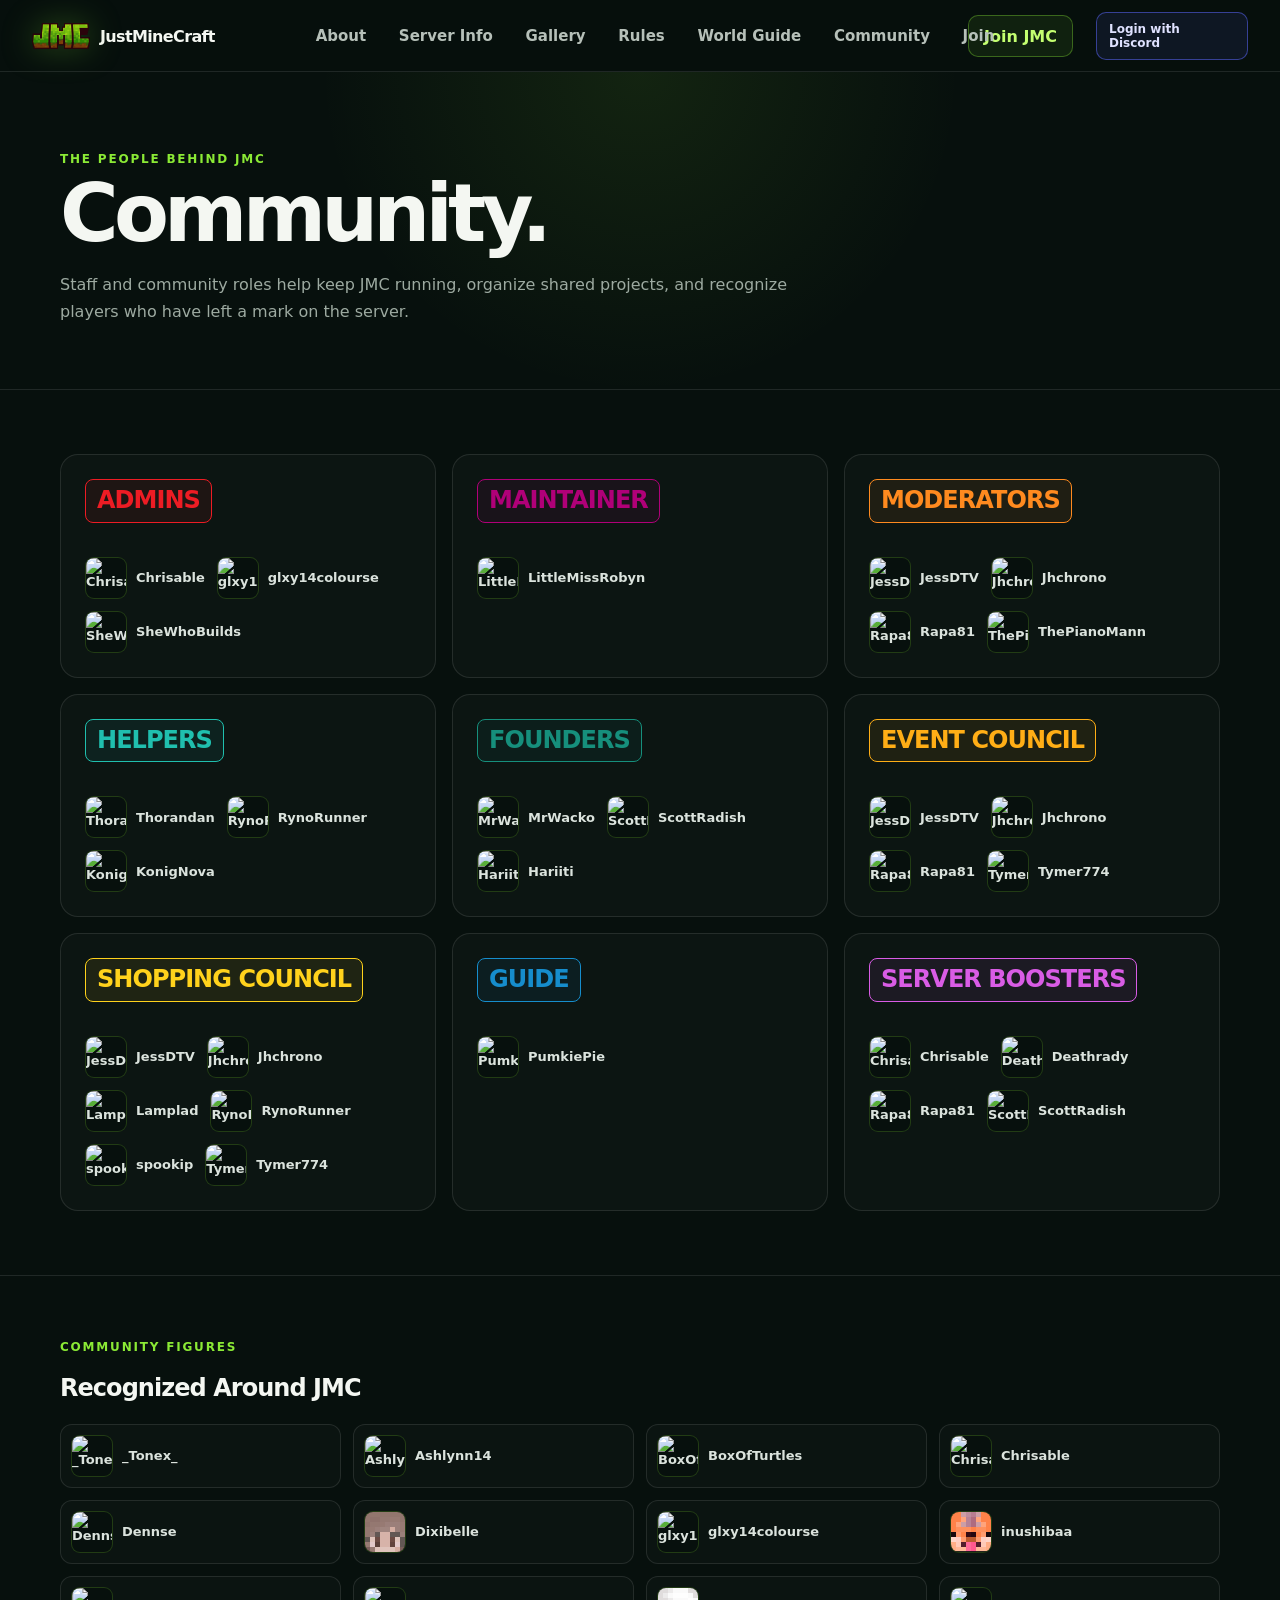
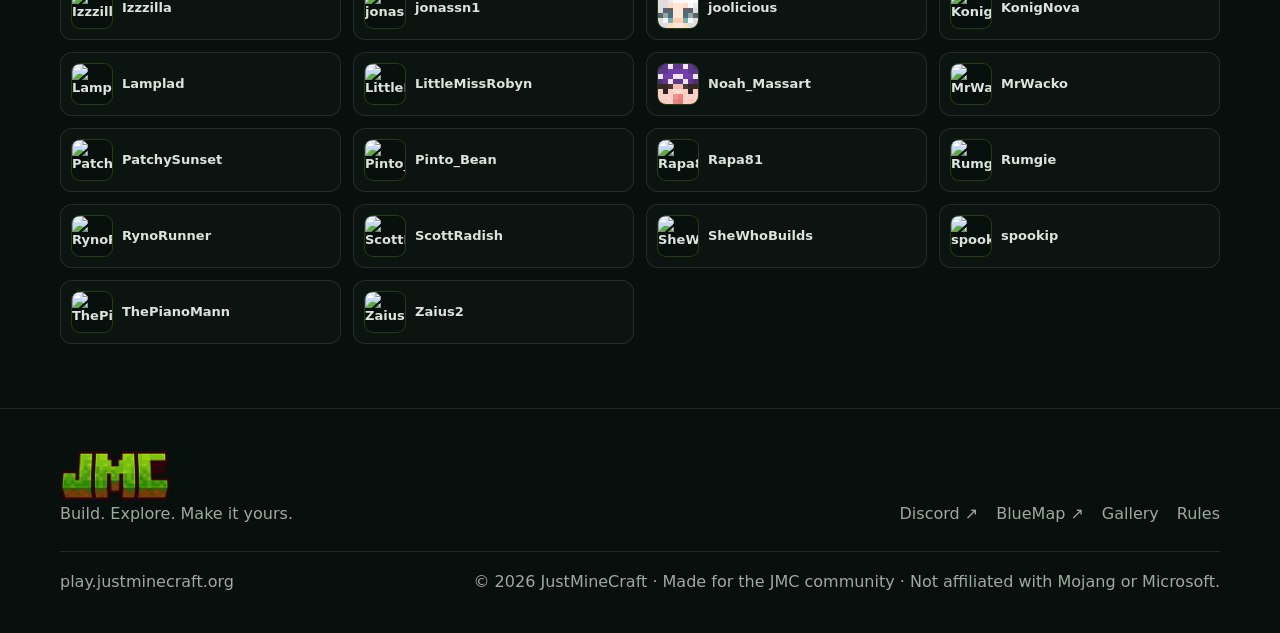
==== community/index.html @ 558c2145 "Refresh shared page transition asset version" ====
<!doctype html><html lang="en"><head><meta charset="utf-8"><meta name="viewport" content="width=device-width,initial-scale=1"><title>JustMineCraft</title><meta name="description" content="Meet the staff, councils, guides, boosters, and Community Figures of JustMineCraft."><meta property="og:title" content="JMC Community"><meta property="og:description" content="Meet the staff, councils, guides, boosters, and Community Figures of JustMineCraft."><meta property="og:image" content="https://justminecraft.org/assets/gaming-district.webp"><meta name="twitter:card" content="summary_large_image"><link rel="icon" href="/assets/server-iconSMP.png?v=2"><style>:root{--bg:#07100d;--surface:#0e1d16;--text:#f4f7f2;--muted:#9daaa1;--line:rgba(255,255,255,.1);--green:#8bea35;--green2:#c4ff70;--max:1160px}*{box-sizing:border-box}html{overflow-y:scroll}body{margin:0;background:var(--bg);color:var(--text);font-family:Inter,system-ui,sans-serif}a{color:inherit;text-decoration:none}.container{width:min(var(--max),calc(100% - 40px));margin:auto}.nav{position:sticky;top:0;z-index:20;backdrop-filter:blur(16px);background:rgba(7,16,13,.78);border-bottom:1px solid var(--line)}.nav-inner{height:72px;display:flex;align-items:center;justify-content:space-between;gap:24px}.brand{display:flex;align-items:center;gap:10px;font-weight:900;letter-spacing:-.04em}.brand-mark{width:58px;height:38px;display:grid;place-items:center}.brand-mark img{width:100%;height:100%;object-fit:contain}.nav-links{display:flex;gap:20px;color:#b6c0b9;font-size:13px;font-weight:700;align-items:center}.nav-links a{position:relative}.nav-links a:after{content:"";position:absolute;left:0;right:100%;bottom:-10px;height:2px;background:var(--green);transition:right .2s}.nav-links a:hover:after,.nav-links a:focus-visible:after{right:0}.nav-cta{padding:10px 15px;border:1px solid rgba(139,234,53,.35);border-radius:10px;color:var(--green2);background:rgba(139,234,53,.08);font-weight:800}.mobile-menu-btn{display:none;border:1px solid rgba(139,234,53,.3);background:rgba(139,234,53,.07);color:var(--green2);width:42px;height:42px;border-radius:10px;font-size:20px}.mobile-drawer{display:none;position:sticky;top:72px;z-index:19;background:#07100df8;border-bottom:1px solid var(--line);padding:10px 13px}.mobile-drawer.open{display:grid}.mobile-drawer a{padding:13px 10px;border-bottom:1px solid #ffffff0f;font-weight:800}.hero{padding:80px 0 48px;background:radial-gradient(circle at 50% 0,rgba(139,234,53,.09),transparent 45%)}.kicker{color:var(--green);font-size:12px;font-weight:900;letter-spacing:.15em;text-transform:uppercase}h1{font-size:clamp(48px,7vw,80px);letter-spacing:-.06em;line-height:.96;margin:10px 0 18px}h2{letter-spacing:-.04em}.lead{color:var(--muted);line-height:1.7;max-width:780px}.section{padding:64px 0;border-top:1px solid var(--line)}.card{border:1px solid var(--line);border-radius:18px;padding:24px;background:#ffffff06}.grid{display:grid;grid-template-columns:repeat(3,1fr);gap:16px}.badge{display:inline-block;padding:4px 7px;border-radius:4px;font-size:10px;font-weight:900;background:rgba(139,234,53,.1);color:var(--green2);border:1px solid rgba(139,234,53,.2)}footer{padding:42px 0;border-top:1px solid var(--line);color:var(--muted)}@media(max-width:950px){.nav-links{display:none}.mobile-menu-btn{display:grid;place-items:center}.nav-cta{display:none}.grid{grid-template-columns:1fr 1fr}}@media(max-width:620px){.container{width:calc(100% - 26px)}.grid{grid-template-columns:1fr}}</style><link rel="stylesheet" href="/assets/jmc-header.css?v=2"><style id="community-heads">
.community-people{display:flex;flex-wrap:wrap;gap:12px;margin-top:16px}.community-person{display:flex;align-items:center;gap:9px;color:#dbe3dd;font-weight:700;font-size:13px}.community-person img{width:42px;height:42px;border-radius:9px;image-rendering:auto;border:1px solid rgba(139,234,53,.2);background:#07100d}.community-figures{display:grid;grid-template-columns:repeat(4,minmax(0,1fr));gap:12px;margin-top:22px}.community-figures .community-person{padding:10px;border:1px solid var(--line);border-radius:12px;background:#ffffff05}@media(max-width:900px){.community-figures{grid-template-columns:repeat(3,1fr)}}@media(max-width:620px){.community-figures{grid-template-columns:repeat(2,1fr)}.community-person{font-size:12px}.community-person img{width:38px;height:38px}}
</style><style id="community-role-colors">
.card>.badge{font-weight:900}
</style><style id="community-role-title-style">
.card>.role-title{display:inline-block;margin:0 0 18px!important;padding:7px 11px!important;border:1px solid currentColor!important;border-radius:8px!important;background:color-mix(in srgb,currentColor 8%,transparent)!important;font-size:24px!important;line-height:1.15!important;font-weight:900!important;letter-spacing:-.04em!important}
</style><link rel="stylesheet" href="/assets/jmc-footer.css?v=1"><link rel="stylesheet" href="/assets/jmc-site-ui.css?v=3"><link rel="stylesheet" href="/assets/jmc-page-transitions.css?v=2"></head><body><header class="nav"><div class="container nav-inner"><a class="brand" href="/"><span class="brand-mark"><img src="/assets/logo.png" alt="JMC"></span><span>JustMineCraft</span></a><nav class="nav-links"><a href="/#about">About</a><a href="/#info">Server Info</a><a href="/gallery/">Gallery</a><a href="/rules/">Rules</a><a href="/world/">World Guide</a><a href="/community/">Community</a><a class="staff-nav-link" href="/staff/" hidden>Staff</a><a class="join-nav-link" href="/#join">Join</a></nav><button class="mobile-menu-btn" id="mobileMenuBtn" aria-label="Open navigation" aria-expanded="false">☰</button><div class="jmc-auth" id="jmcAuth"><a class="jmc-login" href="https://jmc-auth.ingramcs2002.workers.dev/login">Login with Discord</a><button class="jmc-user-btn" id="jmcUserBtn" type="button" aria-expanded="false"><img id="jmcUserAvatar" alt=""><span id="jmcUserName">Account</span></button><div class="jmc-account-menu" id="jmcAccountMenu"><div class="jmc-account-head"><img id="jmcMenuAvatar" alt=""><div><strong id="jmcMenuName">Discord User</strong><span id="jmcMenuUsername"></span></div></div><div class="jmc-account-roles" id="jmcAccountRoles"></div><a href="/#support">Vote for JMC</a><a href="http://play.justminecraft.org:8100/" target="_blank" rel="noopener">Open BlueMap ↗</a><a class="logout" href="https://jmc-auth.ingramcs2002.workers.dev/logout">Log Out</a></div></div><a class="nav-cta" id="jmcJoinCta" href="https://discord.gg/SxK7QYqeD7" target="_blank" rel="noopener">Join JMC</a></div></header><div class="mobile-drawer" id="mobileDrawer"><a href="/#about">About</a><a href="/#info">Server Info</a><a href="/gallery/">Gallery</a><a href="/rules/">Rules</a><a href="/world/">World Guide</a><a href="/community/">Community</a><a class="join-nav-link" href="/#join">Join</a></div><main><section class="hero"><div class="container"><div class="kicker">The People Behind JMC</div><h1>Community.</h1><p class="lead">Staff and community roles help keep JMC running, organize shared projects, and recognize players who have left a mark on the server.</p></div></section><section class="section"><div class="container grid"><article class="card"><h2 class="role-title" style="color:#ed1c24;border-color:#ed1c2466;background:#ed1c2418">ADMINS</h2><div class="community-people"><div class="community-person" data-player="Chrisable"><img src="https://mc-heads.net/avatar/Chrisable/48" alt="Chrisable" loading="lazy"><span>Chrisable</span></div><div class="community-person" data-player="glxy14colourse"><img src="https://mc-heads.net/avatar/glxy14colourse/48" alt="glxy14colourse" loading="lazy"><span>glxy14colourse</span></div><div class="community-person" data-player="SheWhoBuilds"><img src="https://mc-heads.net/avatar/SheWhoBuilds/48" alt="SheWhoBuilds" loading="lazy"><span>SheWhoBuilds</span></div></div></article><article class="card"><h2 class="role-title" style="color:#b00078;border-color:#b0007866;background:#b0007818">MAINTAINER</h2><div class="community-people"><div class="community-person" data-player="LittleMissRobyn"><img src="https://mc-heads.net/avatar/LittleMissRobyn/48" alt="LittleMissRobyn" loading="lazy"><span>LittleMissRobyn</span></div></div></article><article class="card"><h2 class="role-title" style="color:#ff8a1f;border-color:#ff8a1f66;background:#ff8a1f18">MODERATORS</h2><div class="community-people"><div class="community-person" data-player="JessDTV"><img src="https://mc-heads.net/avatar/JessDTV/48" alt="JessDTV" loading="lazy"><span>JessDTV</span></div><div class="community-person" data-player="Jhchrono"><img src="https://mc-heads.net/avatar/Jhchrono/48" alt="Jhchrono" loading="lazy"><span>Jhchrono</span></div><div class="community-person" data-player="Rapa81"><img src="https://mc-heads.net/avatar/Rapa81/48" alt="Rapa81" loading="lazy"><span>Rapa81</span></div><div class="community-person" data-player="ThePianoMann"><img src="https://mc-heads.net/avatar/ThePianoMann/48" alt="ThePianoMann" loading="lazy"><span>ThePianoMann</span></div></div></article><article class="card"><h2 class="role-title" style="color:#20bfae;border-color:#20bfae66;background:#20bfae18">HELPERS</h2><div class="community-people"><div class="community-person" data-player="Thorandan"><img src="https://crafatar.com/avatars/49a0f5769c46456081d5cc1e6599f47c?size=48&overlay" alt="Thorandan" loading="lazy"><span>Thorandan</span></div><div class="community-person" data-player="RynoRunner"><img src="https://mc-heads.net/avatar/RynoRunner/48" alt="RynoRunner" loading="lazy"><span>RynoRunner</span></div><div class="community-person" data-player="KonigNova"><img src="https://mc-heads.net/avatar/KonigNova/48" alt="KonigNova" loading="lazy"><span>KonigNova</span></div></div></article><article class="card"><h2 class="role-title" style="color:#168f7c;border-color:#168f7c66;background:#168f7c18">FOUNDERS</h2><div class="community-people"><div class="community-person" data-player="MrWacko"><img src="https://mc-heads.net/avatar/MrWacko/48" alt="MrWacko" loading="lazy"><span>MrWacko</span></div><div class="community-person" data-player="ScottRadish"><img src="https://mc-heads.net/avatar/ScottRadish/48" alt="ScottRadish" loading="lazy"><span>ScottRadish</span></div><div class="community-person" data-player="Hariiti"><img src="https://mc-heads.net/avatar/Hariiti/48" alt="Hariiti" loading="lazy"><span>Hariiti</span></div></div></article><article class="card"><h2 class="role-title" style="color:#ffae16;border-color:#ffae1666;background:#ffae1618">EVENT COUNCIL</h2><div class="community-people"><div class="community-person" data-player="JessDTV"><img src="https://mc-heads.net/avatar/JessDTV/48" alt="JessDTV" loading="lazy"><span>JessDTV</span></div><div class="community-person" data-player="Jhchrono"><img src="https://mc-heads.net/avatar/Jhchrono/48" alt="Jhchrono" loading="lazy"><span>Jhchrono</span></div><div class="community-person" data-player="Rapa81"><img src="https://mc-heads.net/avatar/Rapa81/48" alt="Rapa81" loading="lazy"><span>Rapa81</span></div><div class="community-person" data-player="Tymer774"><img src="https://mc-heads.net/avatar/Tymer774/48" alt="Tymer774" loading="lazy"><span>Tymer774</span></div></div></article><article class="card"><h2 class="role-title" style="color:#ffd21c;border-color:#ffd21c66;background:#ffd21c18">SHOPPING COUNCIL</h2><div class="community-people"><div class="community-person" data-player="JessDTV"><img src="https://mc-heads.net/avatar/JessDTV/48" alt="JessDTV" loading="lazy"><span>JessDTV</span></div><div class="community-person" data-player="Jhchrono"><img src="https://mc-heads.net/avatar/Jhchrono/48" alt="Jhchrono" loading="lazy"><span>Jhchrono</span></div><div class="community-person" data-player="Lamplad"><img src="https://mc-heads.net/avatar/Lamplad/48" alt="Lamplad" loading="lazy"><span>Lamplad</span></div><div class="community-person" data-player="RynoRunner"><img src="https://mc-heads.net/avatar/RynoRunner/48" alt="RynoRunner" loading="lazy"><span>RynoRunner</span></div><div class="community-person" data-player="spookip"><img src="https://mc-heads.net/avatar/spookip/48" alt="spookip" loading="lazy"><span>spookip</span></div><div class="community-person" data-player="Tymer774"><img src="https://mc-heads.net/avatar/Tymer774/48" alt="Tymer774" loading="lazy"><span>Tymer774</span></div></div></article><article class="card"><h2 class="role-title" style="color:#168dcc;border-color:#168dcc66;background:#168dcc18">GUIDE</h2><div class="community-people"><div class="community-person" data-player="PumkiePie"><img src="https://mc-heads.net/avatar/PumkiePie/48" alt="PumkiePie" loading="lazy"><span>PumkiePie</span></div></div></article><article class="card"><h2 class="role-title" style="color:#d95ce5;border-color:#d95ce566;background:#d95ce518">SERVER BOOSTERS</h2><div class="community-people"><div class="community-person" data-player="Chrisable"><img src="https://mc-heads.net/avatar/Chrisable/48" alt="Chrisable" loading="lazy"><span>Chrisable</span></div><div class="community-person" data-player="Deathrady"><img src="https://mc-heads.net/avatar/Deathrady/48" alt="Deathrady" loading="lazy"><span>Deathrady</span></div><div class="community-person" data-player="Rapa81"><img src="https://mc-heads.net/avatar/Rapa81/48" alt="Rapa81" loading="lazy"><span>Rapa81</span></div><div class="community-person" data-player="ScottRadish"><img src="https://mc-heads.net/avatar/ScottRadish/48" alt="ScottRadish" loading="lazy"><span>ScottRadish</span></div></div></article></div></section><section class="section"><div class="container"><div class="kicker">Community Figures</div><h2>Recognized Around JMC</h2><div class="community-figures"><div class="community-person" data-player="_Tonex_"><img src="https://mc-heads.net/avatar/_Tonex_/48" alt="_Tonex_" loading="lazy"><span>_Tonex_</span></div><div class="community-person" data-player="Ashlynn14"><img src="https://mc-heads.net/avatar/Ashlynn14/48" alt="Ashlynn14" loading="lazy"><span>Ashlynn14</span></div><div class="community-person" data-player="BoxOfTurtles"><img src="https://mc-heads.net/avatar/BoxOfTurtles/48" alt="BoxOfTurtles" loading="lazy"><span>BoxOfTurtles</span></div><div class="community-person" data-player="Chrisable"><img src="https://mc-heads.net/avatar/Chrisable/48" alt="Chrisable" loading="lazy"><span>Chrisable</span></div><div class="community-person" data-player="Dennse"><img src="https://mc-heads.net/avatar/Dennse/48" alt="Dennse" loading="lazy"><span>Dennse</span></div><div class="community-person" data-player="Dixibelle"><img src="[data-uri]" alt="Dixibelle" loading="lazy"><span>Dixibelle</span></div><div class="community-person" data-player="glxy14colourse"><img src="https://mc-heads.net/avatar/glxy14colourse/48" alt="glxy14colourse" loading="lazy"><span>glxy14colourse</span></div><div class="community-person" data-player="inushibaa"><img src="[data-uri]" alt="inushibaa" loading="lazy"><span>inushibaa</span></div><div class="community-person" data-player="Izzzilla"><img src="https://mc-heads.net/avatar/Izzzilla/48" alt="Izzzilla" loading="lazy"><span>Izzzilla</span></div><div class="community-person" data-player="jonassn1"><img src="https://mc-heads.net/avatar/jonassn1/48" alt="jonassn1" loading="lazy"><span>jonassn1</span></div><div class="community-person" data-player="joolicious"><img src="[data-uri]" alt="joolicious" loading="lazy"><span>joolicious</span></div><div class="community-person" data-player="KonigNova"><img src="https://mc-heads.net/avatar/KonigNova/48" alt="KonigNova" loading="lazy"><span>KonigNova</span></div><div class="community-person" data-player="Lamplad"><img src="https://mc-heads.net/avatar/Lamplad/48" alt="Lamplad" loading="lazy"><span>Lamplad</span></div><div class="community-person" data-player="LittleMissRobyn"><img src="https://mc-heads.net/avatar/LittleMissRobyn/48" alt="LittleMissRobyn" loading="lazy"><span>LittleMissRobyn</span></div><div class="community-person" data-player="Noah_Massart"><img src="[data-uri]" alt="Noah_Massart" loading="lazy"><span>Noah_Massart</span></div><div class="community-person" data-player="MrWacko"><img src="https://mc-heads.net/avatar/MrWacko/48" alt="MrWacko" loading="lazy"><span>MrWacko</span></div><div class="community-person" data-player="PatchySunset"><img src="https://mc-heads.net/avatar/PatchySunset/48" alt="PatchySunset" loading="lazy"><span>PatchySunset</span></div><div class="community-person" data-player="Pinto_Bean"><img src="https://mc-heads.net/avatar/Pinto_Bean/48" alt="Pinto_Bean" loading="lazy"><span>Pinto_Bean</span></div><div class="community-person" data-player="Rapa81"><img src="https://mc-heads.net/avatar/Rapa81/48" alt="Rapa81" loading="lazy"><span>Rapa81</span></div><div class="community-person" data-player="Rumgie"><img src="https://mc-heads.net/avatar/Rumgie/48" alt="Rumgie" loading="lazy"><span>Rumgie</span></div><div class="community-person" data-player="RynoRunner"><img src="https://mc-heads.net/avatar/RynoRunner/48" alt="RynoRunner" loading="lazy"><span>RynoRunner</span></div><div class="community-person" data-player="ScottRadish"><img src="https://mc-heads.net/avatar/ScottRadish/48" alt="ScottRadish" loading="lazy"><span>ScottRadish</span></div><div class="community-person" data-player="SheWhoBuilds"><img src="https://mc-heads.net/avatar/SheWhoBuilds/48" alt="SheWhoBuilds" loading="lazy"><span>SheWhoBuilds</span></div><div class="community-person" data-player="spookip"><img src="https://mc-heads.net/avatar/spookip/48" alt="spookip" loading="lazy"><span>spookip</span></div><div class="community-person" data-player="ThePianoMann"><img src="https://mc-heads.net/avatar/ThePianoMann/48" alt="ThePianoMann" loading="lazy"><span>ThePianoMann</span></div><div class="community-person" data-player="Zaius2"><img src="https://mc-heads.net/avatar/Zaius2/48" alt="Zaius2" loading="lazy"><span>Zaius2</span></div></div></div></section></main><footer class="footer"><div class="container">
  <div class="footer-inner"><div><img src="/assets/logo.png" alt="JMC" style="width:110px;height:auto"><br><span>Build. Explore. Make it yours.</span></div>
  <div class="info-links"><a href="https://discord.gg/SxK7QYqeD7" target="_blank" rel="noopener">Discord ↗</a><a href="http://play.justminecraft.org:8100/" target="_blank" rel="noopener">BlueMap ↗</a><a href="/gallery/">Gallery</a><a href="/rules/">Rules</a></div></div>
  <div style="margin-top:28px;padding-top:20px;border-top:1px solid var(--line);display:flex;justify-content:space-between;gap:20px;flex-wrap:wrap"><span>play.justminecraft.org</span><span>© 2026 JustMineCraft · Made for the JMC community · Not affiliated with Mojang or Microsoft.</span></div>
</div></footer><script>const b=document.getElementById('mobileMenuBtn'),d=document.getElementById('mobileDrawer');if(b&&d){b.onclick=()=>{const o=d.classList.toggle('open');b.textContent=o?'×':'☰';b.setAttribute('aria-expanded',o)};d.querySelectorAll('a').forEach(a=>a.onclick=()=>{d.classList.remove('open');b.textContent='☰'})}</script><script id="homepage-header-menu">const hmb=document.getElementById('mobileMenuBtn'),hmd=document.getElementById('mobileDrawer');if(hmb&&hmd){hmb.onclick=()=>{const o=hmd.classList.toggle('open');hmb.setAttribute('aria-expanded',String(o));hmb.textContent=o?'×':'☰'};hmd.querySelectorAll('a').forEach(a=>a.onclick=()=>{hmd.classList.remove('open');hmb.setAttribute('aria-expanded','false');hmb.textContent='☰'})}</script><script src="/assets/jmc-auth.js?v=3"></script><script src="/assets/jmc-presence.js?v=1"></script></body></html>
---- assets/jmc-header.css ----
/* Canonical JMC header — shared by every page */
header.nav{position:sticky!important;top:0!important;z-index:20!important;width:100%!important;height:72px!important;min-height:72px!important;margin:0!important;padding:0!important;backdrop-filter:blur(16px)!important;background:rgba(7,16,13,.78)!important;border-bottom:1px solid rgba(255,255,255,.1)!important}
header.nav .container.nav-inner{box-sizing:border-box!important;width:min(1160px,calc(100% - 40px))!important;max-width:1160px!important;height:72px!important;min-height:72px!important;margin:0 auto!important;padding:0!important;display:flex!important;align-items:center!important;justify-content:space-between!important;gap:24px!important;position:relative!important}
header.nav .brand{position:static!important;inset:auto!important;transform:none!important;margin:0!important;padding:0!important;display:flex!important;align-items:center!important;gap:10px!important;flex:0 0 auto!important;color:#f4f7f2!important;text-decoration:none!important;font-size:inherit!important;font-weight:900!important;line-height:normal!important;letter-spacing:-.04em!important}
header.nav .brand-mark{width:58px!important;height:38px!important;display:grid!important;place-items:center!important;flex:0 0 58px!important}
header.nav .brand-mark img{width:58px!important;height:38px!important;max-width:none!important;object-fit:contain!important;display:block!important;filter:drop-shadow(0 0 16px rgba(139,234,53,.25))!important}
header.nav .nav-links{position:static!important;inset:auto!important;transform:none!important;margin:0!important;padding:0!important;display:flex!important;align-items:center!important;justify-content:center!important;gap:20px!important;flex:0 1 auto!important;color:#b6c0b9!important;font-size:13px!important;font-weight:700!important;line-height:normal!important;white-space:nowrap!important}
header.nav .nav-links a{position:relative!important;margin:0!important;padding:0!important;color:inherit!important;text-decoration:none!important;font-size:13px!important;font-weight:700!important;line-height:normal!important}
header.nav .nav-links a::after{content:""!important;position:absolute!important;left:0!important;right:100%!important;bottom:-10px!important;height:2px!important;background:#8bea35!important;border-radius:3px!important;transition:right .2s ease!important}
header.nav .nav-links a:hover::after,header.nav .nav-links a:focus-visible::after{right:0!important}
header.nav .nav-cta{position:static!important;inset:auto!important;transform:none!important;margin:0!important;padding:10px 15px!important;flex:0 0 auto!important;border:1px solid rgba(139,234,53,.35)!important;border-radius:10px!important;background:rgba(139,234,53,.08)!important;color:#c4ff70!important;text-decoration:none!important;font-size:inherit!important;font-weight:800!important;line-height:normal!important}
.mobile-menu-btn{display:none!important;position:static!important;transform:none!important;width:42px!important;height:42px!important;margin:0!important;padding:0!important;border:1px solid rgba(139,234,53,.3)!important;border-radius:10px!important;background:rgba(139,234,53,.07)!important;color:#c4ff70!important;font-size:20px!important}
.mobile-drawer{display:none;position:sticky;top:72px;z-index:19;background:rgba(7,16,13,.98);border-bottom:1px solid rgba(255,255,255,.1);padding:10px 13px 16px}
.mobile-drawer.open{display:grid}.mobile-drawer a{padding:13px 10px;border-bottom:1px solid rgba(255,255,255,.06);color:#d5ddd7;font-weight:800;text-decoration:none}.mobile-drawer a:last-child{border-bottom:0}
@media(max-width:1100px){header.nav .nav-links{gap:16px!important;font-size:13px!important}header.nav .nav-links a{font-size:13px!important}}
@media(max-width:900px){header.nav .container.nav-inner{width:calc(100% - 26px)!important}header.nav .nav-links,header.nav .nav-cta{display:none!important}.mobile-menu-btn{display:inline-grid!important;place-items:center!important}}
---- assets/jmc-footer.css ----
/* Canonical JMC footer — shared by every page */
.footer{padding:42px 0!important;border-top:1px solid rgba(255,255,255,.1)!important;color:#9daaa1!important;background:#07100d!important}
.footer>.container{width:min(1160px,calc(100% - 40px))!important;max-width:1160px!important;margin:0 auto!important;padding:0!important}
.footer-inner{display:flex!important;justify-content:space-between!important;gap:28px!important;align-items:flex-end!important}
.footer-inner>div:first-child img{width:110px!important;height:auto!important;display:inline-block!important}
.footer .info-links{display:flex!important;gap:18px!important;flex-wrap:wrap!important;align-items:center!important}
.footer .info-links a{display:inline!important;margin:0!important;padding:0!important;border:0!important;border-radius:0!important;background:none!important;box-shadow:none!important;color:#9daaa1!important;text-decoration:none!important;font-weight:400!important}
.footer .info-links a:hover{color:#f4f7f2!important;background:none!important}
@media(max-width:620px){.footer>.container{width:calc(100% - 26px)!important}.footer-inner{flex-direction:column!important;align-items:flex-start!important}}
---- assets/jmc-site-ui.css ----
/* Shared JMC navigation and Discord account styles */

/* jmc-discord-auth-style */

.jmc-auth{position:relative;flex:0 0 auto}.jmc-login{display:inline-flex;align-items:center;gap:7px;padding:9px 12px;border:1px solid rgba(88,101,242,.55);border-radius:10px;background:rgba(88,101,242,.1);color:#dfe2ff;font-size:12px;font-weight:800;text-decoration:none}.jmc-login:hover{background:rgba(88,101,242,.18)}.jmc-user-btn{display:none;align-items:center;gap:8px;padding:6px 9px 6px 6px;border:1px solid rgba(139,234,53,.28);border-radius:10px;background:rgba(139,234,53,.06);color:#f4f7f2;font-weight:800;cursor:pointer}.jmc-user-btn img{width:28px;height:28px;border-radius:7px}.jmc-user-btn span{max-width:105px;overflow:hidden;text-overflow:ellipsis;white-space:nowrap}.jmc-auth.logged-in .jmc-login{display:none}.jmc-auth.logged-in .jmc-user-btn{display:flex}.jmc-account-menu{display:none;position:absolute;right:0;top:calc(100% + 9px);width:220px;padding:10px;border:1px solid rgba(255,255,255,.1);border-radius:12px;background:#09130f;box-shadow:0 18px 50px rgba(0,0,0,.35);z-index:60}.jmc-account-menu.open{display:block}.jmc-account-head{display:flex;align-items:center;gap:10px;padding:5px 5px 10px;border-bottom:1px solid rgba(255,255,255,.08)}.jmc-account-head img{width:38px;height:38px;border-radius:9px}.jmc-account-head strong,.jmc-account-head span{display:block}.jmc-account-head span{margin-top:2px;color:#9daaa1;font-size:10px}.jmc-account-menu a{display:block;padding:10px 7px;border-radius:7px;color:#cbd5ce;text-decoration:none;font-size:12px;font-weight:700}.jmc-account-menu a:hover{background:rgba(255,255,255,.05);color:#fff}.jmc-account-menu .logout{color:#ff8e96}
@media(max-width:900px){.jmc-auth{margin-left:auto;margin-right:50px}.jmc-login{font-size:11px;padding:8px 10px}.jmc-user-btn span{display:none}.jmc-account-menu{right:-46px}}


/* jmc-role-badges-style */

.jmc-account-roles{display:flex;flex-wrap:wrap;gap:5px;padding:9px 5px 4px}.jmc-role{display:inline-block;padding:4px 6px;border:1px solid;border-radius:5px;font-size:8px;font-weight:900;line-height:1;letter-spacing:.02em}


/* jmc-account-role-badges */
.jmc-account-roles{display:flex;flex-wrap:wrap;gap:5px;padding:9px 5px 4px}.jmc-role-badge{display:inline-block;padding:4px 6px;border:1px solid;border-radius:5px;font-size:8px;font-weight:900;line-height:1;letter-spacing:.02em}

/* jmc-role-name-color-fix */
.jmc-user-btn #jmcUserName{color:inherit}.jmc-user-btn #jmcUserName[style]{text-shadow:none}

/* jmc-auth-fouc-fix */
.jmc-auth:not(.auth-ready) .jmc-login,.jmc-auth:not(.auth-ready) .jmc-user-btn{visibility:hidden}.jmc-auth.auth-ready:not(.logged-in) .jmc-login{visibility:visible}.jmc-auth.auth-ready.logged-in .jmc-user-btn{visibility:visible}

/* jmc-header-stability-fix */

header.nav .jmc-auth{width:152px!important;min-width:152px!important;display:flex!important;justify-content:flex-end!important;align-items:center!important}
header.nav .jmc-auth:not(.auth-ready){visibility:hidden!important}
header.nav .jmc-auth.auth-ready{visibility:visible!important}
header.nav .jmc-login,header.nav .jmc-user-btn{max-width:152px!important}
@media(max-width:900px){header.nav .jmc-auth{width:46px!important;min-width:46px!important;margin-right:50px!important}.jmc-auth .jmc-login{position:absolute!important;right:50px!important;width:max-content!important;max-width:none!important}}


/* jmc-header-zero-shift */

@media(min-width:901px){
header.nav .container.nav-inner{display:grid!important;grid-template-columns:220px minmax(0,1fr) 180px!important;gap:20px!important}
header.nav .brand{justify-self:start!important}
header.nav .nav-links{justify-self:center!important}
header.nav .jmc-auth{grid-column:3!important;grid-row:1!important;justify-self:end!important;width:180px!important;min-width:180px!important;margin:0!important}
header.nav .nav-cta{grid-column:3!important;grid-row:1!important;justify-self:end!important;margin:0!important}
header.nav .jmc-auth:not(.auth-ready){visibility:hidden!important}
header.nav .jmc-auth.auth-ready{visibility:visible!important}
header.nav .jmc-auth.auth-ready~.nav-cta[style*="display: none"]{display:none!important}
}


/* jmc-nonmember-header-fix */

@media(min-width:901px){
header.nav .container.nav-inner{grid-template-columns:220px minmax(0,1fr) 310px!important}
header.nav .jmc-auth{grid-column:3!important;grid-row:1!important;justify-self:end!important;width:auto!important;min-width:0!important}
header.nav .nav-cta{grid-column:3!important;grid-row:1!important;justify-self:end!important}
header.nav .jmc-auth.auth-ready:not(.logged-in)+.nav-cta{margin-left:0!important}
header.nav .jmc-auth.logged-in + .nav-cta:not([style*="display: none"]){margin-right:160px!important}
}


/* jmc-header-action-layout */

@media(min-width:901px){
header.nav .container.nav-inner{grid-template-columns:220px minmax(0,1fr) 310px!important}
header.nav .jmc-auth{grid-column:3!important;grid-row:1!important;justify-self:end!important;width:auto!important;min-width:0!important;margin:0!important}
header.nav .nav-cta{grid-column:3!important;grid-row:1!important;justify-self:end!important;margin:0!important}
header.nav .jmc-auth:not(.logged-in)+.nav-cta:not([style*="display: none"]){margin-right:175px!important}
header.nav .jmc-auth.logged-in+.nav-cta:not([style*="display: none"]){margin-right:165px!important}
}


/* jmc-mobile-auth-layout-v2 */

@media(max-width:900px){
header.nav .container.nav-inner{display:flex!important;align-items:center!important;justify-content:space-between!important;gap:8px!important;position:relative!important;min-width:0!important}
header.nav .brand{flex:0 1 auto!important;min-width:0!important;max-width:calc(100% - 112px)!important;margin:0!important}
header.nav .brand>span:last-child{overflow:hidden!important;text-overflow:ellipsis!important;white-space:nowrap!important}
header.nav .nav-links{display:none!important}
header.nav .mobile-menu-btn{display:flex!important;align-items:center!important;justify-content:center!important;position:static!important;order:3!important;flex:0 0 38px!important;width:38px!important;height:38px!important;margin:0!important}
header.nav .jmc-auth{display:flex!important;position:relative!important;order:2!important;flex:0 0 auto!important;width:auto!important;min-width:0!important;max-width:150px!important;margin:0 0 0 auto!important;justify-content:flex-end!important;grid-column:auto!important;grid-row:auto!important}
header.nav .jmc-login{position:static!important;right:auto!important;display:inline-flex!important;align-items:center!important;justify-content:center!important;width:auto!important;max-width:145px!important;margin:0!important;padding:8px 9px!important;font-size:10px!important;line-height:1.2!important;white-space:nowrap!important}
header.nav .jmc-auth.logged-in .jmc-login{display:none!important}
header.nav .jmc-auth:not(.logged-in) .jmc-user-btn{display:none!important}
header.nav .jmc-auth.logged-in .jmc-user-btn{display:flex!important;max-width:135px!important}
header.nav .nav-cta{display:none!important}
header.nav .jmc-account-menu{right:0!important;top:calc(100% + 8px)!important}
}


/* Shared desktop grid: override legacy page-specific header rules */
@media(min-width:901px){html body header.nav .container.nav-inner{display:grid!important;grid-template-columns:220px minmax(0,1fr) 310px!important;gap:20px!important;width:min(1160px,calc(100% - 40px))!important;height:72px!important;align-items:center!important;margin:0 auto!important;padding:0!important}html body header.nav .nav-links{display:flex!important;align-items:center!important;justify-self:center!important;gap:20px!important}html body header.nav .jmc-auth{grid-column:3!important;grid-row:1!important;justify-self:end!important;width:auto!important;min-width:0!important;margin:0!important}html body header.nav .nav-cta{grid-column:3!important;grid-row:1!important;justify-self:end!important;white-space:nowrap!important;min-height:42px!important;padding:10px 15px!important;display:inline-flex!important;align-items:center!important}html body header.nav .jmc-auth.logged-in+.nav-cta:not([style*="display: none"]){margin-right:165px!important}}

/* Membership-aware Join CTA: override legacy !important display rules. */
header.nav #jmcJoinCta.jmc-join-hidden{display:none!important}
header.nav #jmcJoinCta:not(.jmc-join-ready){visibility:hidden!important;pointer-events:none!important}
header.nav #jmcJoinCta.jmc-join-ready:not(.jmc-join-hidden){visibility:visible!important}

/* Spacious desktop navigation with stable Staff/Join slot */
@media(min-width:1100px){
html body header.nav .container.nav-inner{width:min(1440px,calc(100% - 64px))!important;max-width:1440px!important;grid-template-columns:235px minmax(0,1fr) 205px!important;gap:28px!important}
html body header.nav .nav-links{width:100%!important;justify-self:stretch!important;justify-content:space-evenly!important;gap:12px!important;font-size:15px!important;white-space:nowrap!important}
html body header.nav .nav-links>a{font-size:15px!important;font-weight:750!important;flex:0 0 auto!important}
html body header.nav .jmc-auth{grid-column:3!important;justify-self:end!important}
html body header.nav .nav-cta{grid-column:3!important;justify-self:end!important}
}
@media(min-width:901px) and (max-width:1099px){html body header.nav .container.nav-inner{grid-template-columns:185px minmax(0,1fr) 155px!important;gap:12px!important}html body header.nav .nav-links{gap:10px!important;font-size:12px!important}}
---- assets/jmc-page-transitions.css ----
/* JMC cross-document page transitions; header stays visually stable. */
@view-transition { navigation: auto; }
::view-transition-old(root){animation:180ms ease-in both jmc-page-out}
::view-transition-new(root){animation:250ms ease-out both jmc-page-in}
@keyframes jmc-page-out{from{opacity:1}to{opacity:0}}
@keyframes jmc-page-in{from{opacity:0}to{opacity:1}}
/* Avoid animating the persistent navigation region. */
header.nav{view-transition-name:jmc-header}
::view-transition-old(jmc-header),::view-transition-new(jmc-header){animation:none}
@media(prefers-reduced-motion:reduce){::view-transition-old(root),::view-transition-new(root),::view-transition-old(jmc-header),::view-transition-new(jmc-header){animation:none!important}}
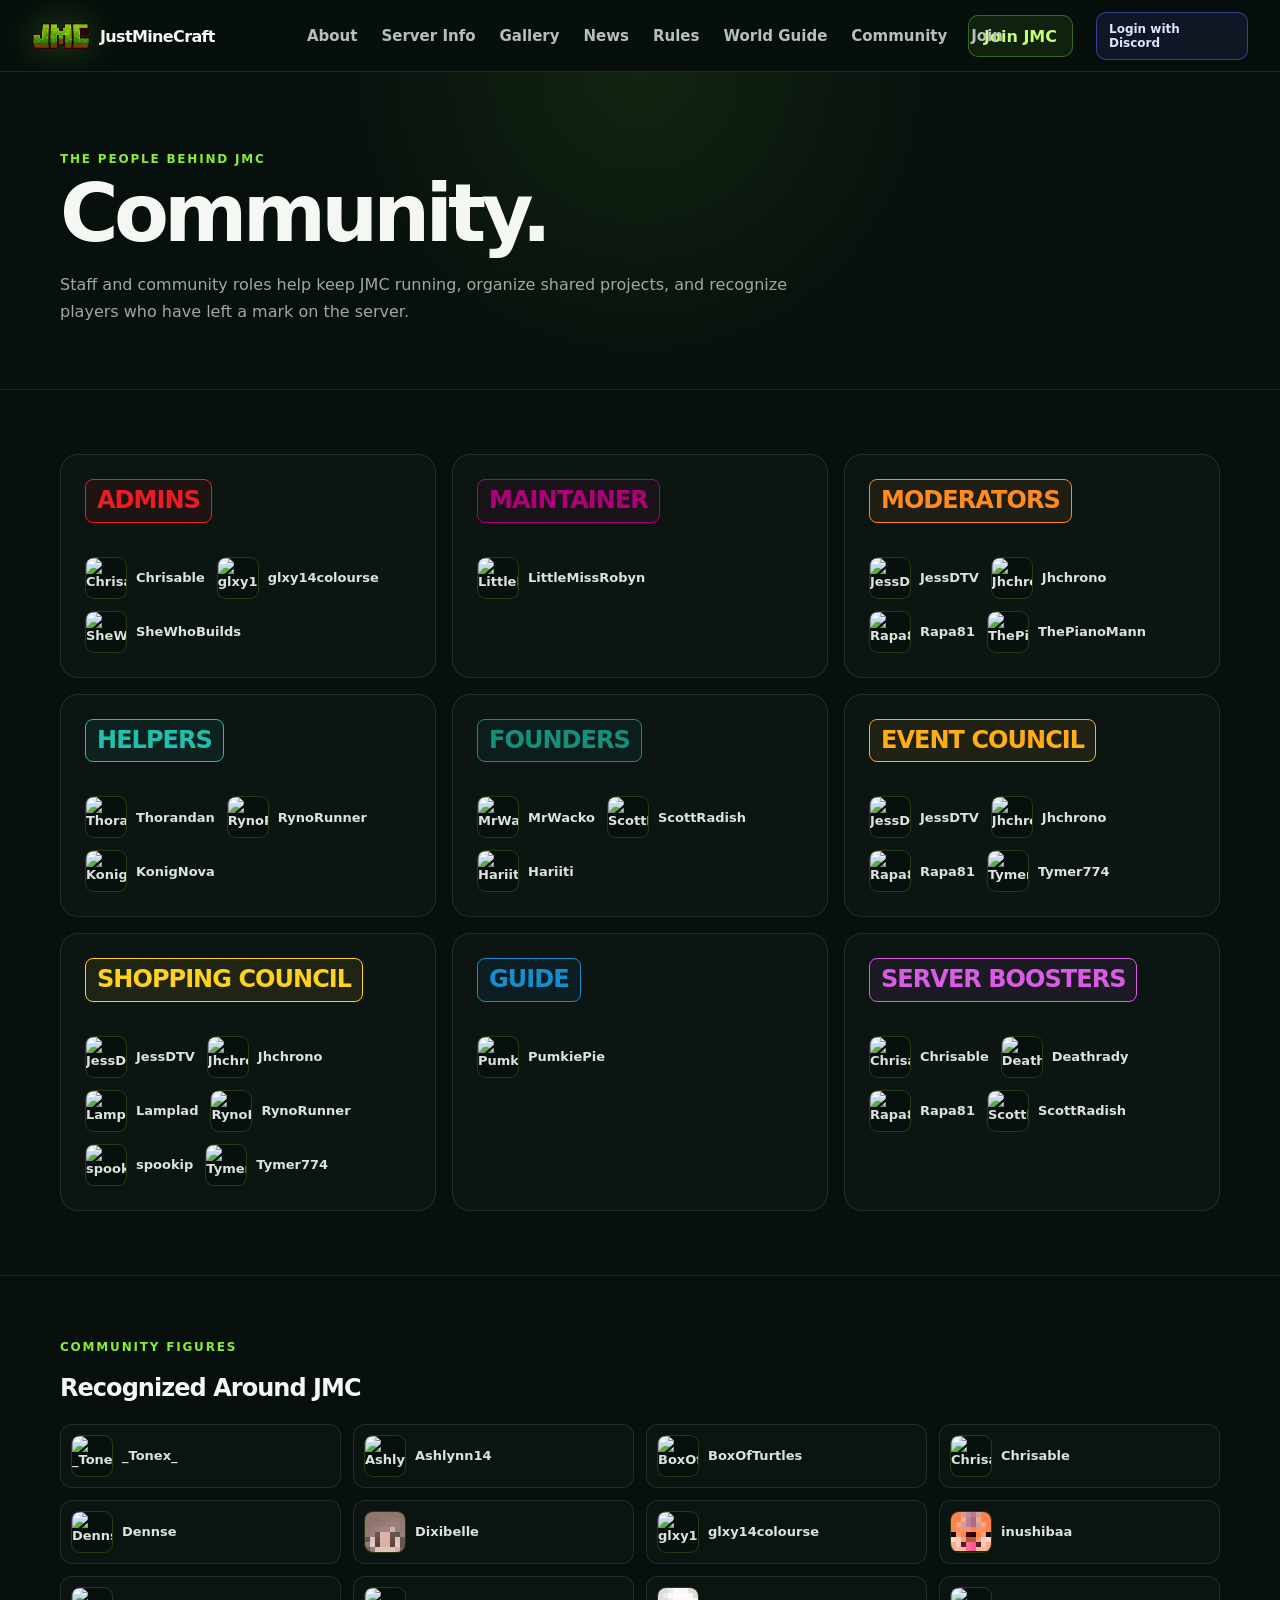
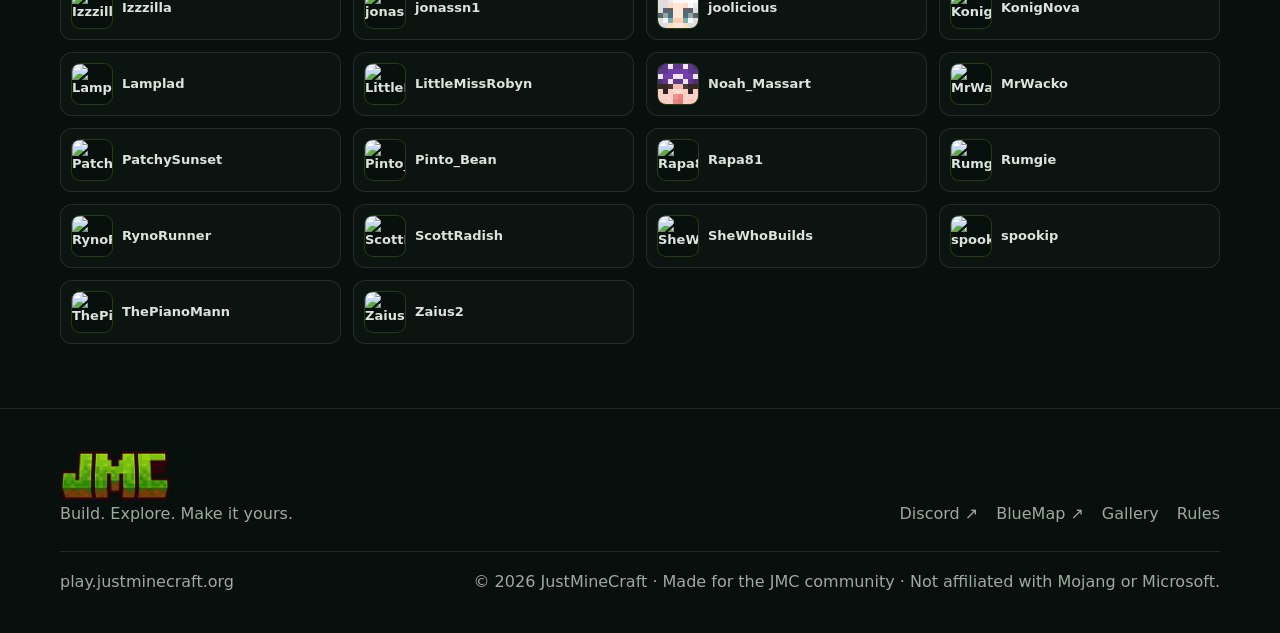
==== commit 71b06c19: "Add News navigation and integrate homepage and staff announcement panels" ====
--- a/community/index.html
+++ b/community/index.html
@@ -4,8 +4,8 @@
 .card>.badge{font-weight:900}
 </style><style id="community-role-title-style">
 .card>.role-title{display:inline-block;margin:0 0 18px!important;padding:7px 11px!important;border:1px solid currentColor!important;border-radius:8px!important;background:color-mix(in srgb,currentColor 8%,transparent)!important;font-size:24px!important;line-height:1.15!important;font-weight:900!important;letter-spacing:-.04em!important}
-</style><link rel="stylesheet" href="/assets/jmc-footer.css?v=1"><link rel="stylesheet" href="/assets/jmc-site-ui.css?v=3"><link rel="stylesheet" href="/assets/jmc-page-transitions.css?v=2"></head><body><header class="nav"><div class="container nav-inner"><a class="brand" href="/"><span class="brand-mark"><img src="/assets/logo.png" alt="JMC"></span><span>JustMineCraft</span></a><nav class="nav-links"><a href="/#about">About</a><a href="/#info">Server Info</a><a href="/gallery/">Gallery</a><a href="/rules/">Rules</a><a href="/world/">World Guide</a><a href="/community/">Community</a><a class="staff-nav-link" href="/staff/" hidden>Staff</a><a class="join-nav-link" href="/#join">Join</a></nav><button class="mobile-menu-btn" id="mobileMenuBtn" aria-label="Open navigation" aria-expanded="false">☰</button><div class="jmc-auth" id="jmcAuth"><a class="jmc-login" href="https://jmc-auth.ingramcs2002.workers.dev/login">Login with Discord</a><button class="jmc-user-btn" id="jmcUserBtn" type="button" aria-expanded="false"><img id="jmcUserAvatar" alt=""><span id="jmcUserName">Account</span></button><div class="jmc-account-menu" id="jmcAccountMenu"><div class="jmc-account-head"><img id="jmcMenuAvatar" alt=""><div><strong id="jmcMenuName">Discord User</strong><span id="jmcMenuUsername"></span></div></div><div class="jmc-account-roles" id="jmcAccountRoles"></div><a href="/#support">Vote for JMC</a><a href="http://play.justminecraft.org:8100/" target="_blank" rel="noopener">Open BlueMap ↗</a><a class="logout" href="https://jmc-auth.ingramcs2002.workers.dev/logout">Log Out</a></div></div><a class="nav-cta" id="jmcJoinCta" href="https://discord.gg/SxK7QYqeD7" target="_blank" rel="noopener">Join JMC</a></div></header><div class="mobile-drawer" id="mobileDrawer"><a href="/#about">About</a><a href="/#info">Server Info</a><a href="/gallery/">Gallery</a><a href="/rules/">Rules</a><a href="/world/">World Guide</a><a href="/community/">Community</a><a class="join-nav-link" href="/#join">Join</a></div><main><section class="hero"><div class="container"><div class="kicker">The People Behind JMC</div><h1>Community.</h1><p class="lead">Staff and community roles help keep JMC running, organize shared projects, and recognize players who have left a mark on the server.</p></div></section><section class="section"><div class="container grid"><article class="card"><h2 class="role-title" style="color:#ed1c24;border-color:#ed1c2466;background:#ed1c2418">ADMINS</h2><div class="community-people"><div class="community-person" data-player="Chrisable"><img src="https://mc-heads.net/avatar/Chrisable/48" alt="Chrisable" loading="lazy"><span>Chrisable</span></div><div class="community-person" data-player="glxy14colourse"><img src="https://mc-heads.net/avatar/glxy14colourse/48" alt="glxy14colourse" loading="lazy"><span>glxy14colourse</span></div><div class="community-person" data-player="SheWhoBuilds"><img src="https://mc-heads.net/avatar/SheWhoBuilds/48" alt="SheWhoBuilds" loading="lazy"><span>SheWhoBuilds</span></div></div></article><article class="card"><h2 class="role-title" style="color:#b00078;border-color:#b0007866;background:#b0007818">MAINTAINER</h2><div class="community-people"><div class="community-person" data-player="LittleMissRobyn"><img src="https://mc-heads.net/avatar/LittleMissRobyn/48" alt="LittleMissRobyn" loading="lazy"><span>LittleMissRobyn</span></div></div></article><article class="card"><h2 class="role-title" style="color:#ff8a1f;border-color:#ff8a1f66;background:#ff8a1f18">MODERATORS</h2><div class="community-people"><div class="community-person" data-player="JessDTV"><img src="https://mc-heads.net/avatar/JessDTV/48" alt="JessDTV" loading="lazy"><span>JessDTV</span></div><div class="community-person" data-player="Jhchrono"><img src="https://mc-heads.net/avatar/Jhchrono/48" alt="Jhchrono" loading="lazy"><span>Jhchrono</span></div><div class="community-person" data-player="Rapa81"><img src="https://mc-heads.net/avatar/Rapa81/48" alt="Rapa81" loading="lazy"><span>Rapa81</span></div><div class="community-person" data-player="ThePianoMann"><img src="https://mc-heads.net/avatar/ThePianoMann/48" alt="ThePianoMann" loading="lazy"><span>ThePianoMann</span></div></div></article><article class="card"><h2 class="role-title" style="color:#20bfae;border-color:#20bfae66;background:#20bfae18">HELPERS</h2><div class="community-people"><div class="community-person" data-player="Thorandan"><img src="https://crafatar.com/avatars/49a0f5769c46456081d5cc1e6599f47c?size=48&overlay" alt="Thorandan" loading="lazy"><span>Thorandan</span></div><div class="community-person" data-player="RynoRunner"><img src="https://mc-heads.net/avatar/RynoRunner/48" alt="RynoRunner" loading="lazy"><span>RynoRunner</span></div><div class="community-person" data-player="KonigNova"><img src="https://mc-heads.net/avatar/KonigNova/48" alt="KonigNova" loading="lazy"><span>KonigNova</span></div></div></article><article class="card"><h2 class="role-title" style="color:#168f7c;border-color:#168f7c66;background:#168f7c18">FOUNDERS</h2><div class="community-people"><div class="community-person" data-player="MrWacko"><img src="https://mc-heads.net/avatar/MrWacko/48" alt="MrWacko" loading="lazy"><span>MrWacko</span></div><div class="community-person" data-player="ScottRadish"><img src="https://mc-heads.net/avatar/ScottRadish/48" alt="ScottRadish" loading="lazy"><span>ScottRadish</span></div><div class="community-person" data-player="Hariiti"><img src="https://mc-heads.net/avatar/Hariiti/48" alt="Hariiti" loading="lazy"><span>Hariiti</span></div></div></article><article class="card"><h2 class="role-title" style="color:#ffae16;border-color:#ffae1666;background:#ffae1618">EVENT COUNCIL</h2><div class="community-people"><div class="community-person" data-player="JessDTV"><img src="https://mc-heads.net/avatar/JessDTV/48" alt="JessDTV" loading="lazy"><span>JessDTV</span></div><div class="community-person" data-player="Jhchrono"><img src="https://mc-heads.net/avatar/Jhchrono/48" alt="Jhchrono" loading="lazy"><span>Jhchrono</span></div><div class="community-person" data-player="Rapa81"><img src="https://mc-heads.net/avatar/Rapa81/48" alt="Rapa81" loading="lazy"><span>Rapa81</span></div><div class="community-person" data-player="Tymer774"><img src="https://mc-heads.net/avatar/Tymer774/48" alt="Tymer774" loading="lazy"><span>Tymer774</span></div></div></article><article class="card"><h2 class="role-title" style="color:#ffd21c;border-color:#ffd21c66;background:#ffd21c18">SHOPPING COUNCIL</h2><div class="community-people"><div class="community-person" data-player="JessDTV"><img src="https://mc-heads.net/avatar/JessDTV/48" alt="JessDTV" loading="lazy"><span>JessDTV</span></div><div class="community-person" data-player="Jhchrono"><img src="https://mc-heads.net/avatar/Jhchrono/48" alt="Jhchrono" loading="lazy"><span>Jhchrono</span></div><div class="community-person" data-player="Lamplad"><img src="https://mc-heads.net/avatar/Lamplad/48" alt="Lamplad" loading="lazy"><span>Lamplad</span></div><div class="community-person" data-player="RynoRunner"><img src="https://mc-heads.net/avatar/RynoRunner/48" alt="RynoRunner" loading="lazy"><span>RynoRunner</span></div><div class="community-person" data-player="spookip"><img src="https://mc-heads.net/avatar/spookip/48" alt="spookip" loading="lazy"><span>spookip</span></div><div class="community-person" data-player="Tymer774"><img src="https://mc-heads.net/avatar/Tymer774/48" alt="Tymer774" loading="lazy"><span>Tymer774</span></div></div></article><article class="card"><h2 class="role-title" style="color:#168dcc;border-color:#168dcc66;background:#168dcc18">GUIDE</h2><div class="community-people"><div class="community-person" data-player="PumkiePie"><img src="https://mc-heads.net/avatar/PumkiePie/48" alt="PumkiePie" loading="lazy"><span>PumkiePie</span></div></div></article><article class="card"><h2 class="role-title" style="color:#d95ce5;border-color:#d95ce566;background:#d95ce518">SERVER BOOSTERS</h2><div class="community-people"><div class="community-person" data-player="Chrisable"><img src="https://mc-heads.net/avatar/Chrisable/48" alt="Chrisable" loading="lazy"><span>Chrisable</span></div><div class="community-person" data-player="Deathrady"><img src="https://mc-heads.net/avatar/Deathrady/48" alt="Deathrady" loading="lazy"><span>Deathrady</span></div><div class="community-person" data-player="Rapa81"><img src="https://mc-heads.net/avatar/Rapa81/48" alt="Rapa81" loading="lazy"><span>Rapa81</span></div><div class="community-person" data-player="ScottRadish"><img src="https://mc-heads.net/avatar/ScottRadish/48" alt="ScottRadish" loading="lazy"><span>ScottRadish</span></div></div></article></div></section><section class="section"><div class="container"><div class="kicker">Community Figures</div><h2>Recognized Around JMC</h2><div class="community-figures"><div class="community-person" data-player="_Tonex_"><img src="https://mc-heads.net/avatar/_Tonex_/48" alt="_Tonex_" loading="lazy"><span>_Tonex_</span></div><div class="community-person" data-player="Ashlynn14"><img src="https://mc-heads.net/avatar/Ashlynn14/48" alt="Ashlynn14" loading="lazy"><span>Ashlynn14</span></div><div class="community-person" data-player="BoxOfTurtles"><img src="https://mc-heads.net/avatar/BoxOfTurtles/48" alt="BoxOfTurtles" loading="lazy"><span>BoxOfTurtles</span></div><div class="community-person" data-player="Chrisable"><img src="https://mc-heads.net/avatar/Chrisable/48" alt="Chrisable" loading="lazy"><span>Chrisable</span></div><div class="community-person" data-player="Dennse"><img src="https://mc-heads.net/avatar/Dennse/48" alt="Dennse" loading="lazy"><span>Dennse</span></div><div class="community-person" data-player="Dixibelle"><img src="[data-uri]" alt="Dixibelle" loading="lazy"><span>Dixibelle</span></div><div class="community-person" data-player="glxy14colourse"><img src="https://mc-heads.net/avatar/glxy14colourse/48" alt="glxy14colourse" loading="lazy"><span>glxy14colourse</span></div><div class="community-person" data-player="inushibaa"><img src="[data-uri]" alt="inushibaa" loading="lazy"><span>inushibaa</span></div><div class="community-person" data-player="Izzzilla"><img src="https://mc-heads.net/avatar/Izzzilla/48" alt="Izzzilla" loading="lazy"><span>Izzzilla</span></div><div class="community-person" data-player="jonassn1"><img src="https://mc-heads.net/avatar/jonassn1/48" alt="jonassn1" loading="lazy"><span>jonassn1</span></div><div class="community-person" data-player="joolicious"><img src="[data-uri]" alt="joolicious" loading="lazy"><span>joolicious</span></div><div class="community-person" data-player="KonigNova"><img src="https://mc-heads.net/avatar/KonigNova/48" alt="KonigNova" loading="lazy"><span>KonigNova</span></div><div class="community-person" data-player="Lamplad"><img src="https://mc-heads.net/avatar/Lamplad/48" alt="Lamplad" loading="lazy"><span>Lamplad</span></div><div class="community-person" data-player="LittleMissRobyn"><img src="https://mc-heads.net/avatar/LittleMissRobyn/48" alt="LittleMissRobyn" loading="lazy"><span>LittleMissRobyn</span></div><div class="community-person" data-player="Noah_Massart"><img src="[data-uri]" alt="Noah_Massart" loading="lazy"><span>Noah_Massart</span></div><div class="community-person" data-player="MrWacko"><img src="https://mc-heads.net/avatar/MrWacko/48" alt="MrWacko" loading="lazy"><span>MrWacko</span></div><div class="community-person" data-player="PatchySunset"><img src="https://mc-heads.net/avatar/PatchySunset/48" alt="PatchySunset" loading="lazy"><span>PatchySunset</span></div><div class="community-person" data-player="Pinto_Bean"><img src="https://mc-heads.net/avatar/Pinto_Bean/48" alt="Pinto_Bean" loading="lazy"><span>Pinto_Bean</span></div><div class="community-person" data-player="Rapa81"><img src="https://mc-heads.net/avatar/Rapa81/48" alt="Rapa81" loading="lazy"><span>Rapa81</span></div><div class="community-person" data-player="Rumgie"><img src="https://mc-heads.net/avatar/Rumgie/48" alt="Rumgie" loading="lazy"><span>Rumgie</span></div><div class="community-person" data-player="RynoRunner"><img src="https://mc-heads.net/avatar/RynoRunner/48" alt="RynoRunner" loading="lazy"><span>RynoRunner</span></div><div class="community-person" data-player="ScottRadish"><img src="https://mc-heads.net/avatar/ScottRadish/48" alt="ScottRadish" loading="lazy"><span>ScottRadish</span></div><div class="community-person" data-player="SheWhoBuilds"><img src="https://mc-heads.net/avatar/SheWhoBuilds/48" alt="SheWhoBuilds" loading="lazy"><span>SheWhoBuilds</span></div><div class="community-person" data-player="spookip"><img src="https://mc-heads.net/avatar/spookip/48" alt="spookip" loading="lazy"><span>spookip</span></div><div class="community-person" data-player="ThePianoMann"><img src="https://mc-heads.net/avatar/ThePianoMann/48" alt="ThePianoMann" loading="lazy"><span>ThePianoMann</span></div><div class="community-person" data-player="Zaius2"><img src="https://mc-heads.net/avatar/Zaius2/48" alt="Zaius2" loading="lazy"><span>Zaius2</span></div></div></div></section></main><footer class="footer"><div class="container">
+</style><link rel="stylesheet" href="/assets/jmc-footer.css?v=1"><link rel="stylesheet" href="/assets/jmc-site-ui.css?v=3"><link rel="stylesheet" href="/assets/jmc-page-transitions.css?v=4"><link rel="stylesheet" href="/assets/jmc-polish.css?v=1"></head><body><header class="nav"><div class="container nav-inner"><a class="brand" href="/"><span class="brand-mark"><img src="/assets/logo.png" alt="JMC"></span><span>JustMineCraft</span></a><nav class="nav-links"><a href="/#about">About</a><a href="/#info">Server Info</a><a href="/gallery/">Gallery</a><a href="/news/">News</a><a href="/rules/">Rules</a><a href="/world/">World Guide</a><a href="/community/">Community</a><a class="staff-nav-link" href="/staff/" hidden>Staff</a><a class="join-nav-link" href="/#join">Join</a></nav><button class="mobile-menu-btn" id="mobileMenuBtn" aria-label="Open navigation" aria-expanded="false">☰</button><div class="jmc-auth" id="jmcAuth"><a class="jmc-login" href="https://auth.justminecraft.org/login">Login with Discord</a><button class="jmc-user-btn" id="jmcUserBtn" type="button" aria-expanded="false"><img id="jmcUserAvatar" alt=""><span id="jmcUserName">Account</span></button><div class="jmc-account-menu" id="jmcAccountMenu"><div class="jmc-account-head"><img id="jmcMenuAvatar" alt=""><div><strong id="jmcMenuName">Discord User</strong><span id="jmcMenuUsername"></span></div></div><div class="jmc-account-roles" id="jmcAccountRoles"></div><a href="/#support">Vote for JMC</a><a href="http://play.justminecraft.org:8100/" target="_blank" rel="noopener">Open BlueMap ↗</a><a class="logout" href="https://auth.justminecraft.org/logout">Log Out</a></div></div><a class="nav-cta" id="jmcJoinCta" href="https://discord.gg/SxK7QYqeD7" target="_blank" rel="noopener">Join JMC</a></div></header><div class="mobile-drawer" id="mobileDrawer"><a href="/#about">About</a><a href="/#info">Server Info</a><a href="/gallery/">Gallery</a><a href="/news/">News</a><a href="/rules/">Rules</a><a href="/world/">World Guide</a><a href="/community/">Community</a><a class="staff-nav-link" href="/staff/" hidden>Staff</a><a class="join-nav-link" href="/#join">Join</a></div><main><section class="hero"><div class="container"><div class="kicker">The People Behind JMC</div><h1>Community.</h1><p class="lead">Staff and community roles help keep JMC running, organize shared projects, and recognize players who have left a mark on the server.</p></div></section><section class="section"><div class="container grid"><article class="card"><h2 class="role-title" style="color:#ed1c24;border-color:#ed1c2466;background:#ed1c2418">ADMINS</h2><div class="community-people"><div class="community-person" data-player="Chrisable"><img src="https://mc-heads.net/avatar/Chrisable/48" alt="Chrisable" loading="lazy" decoding="async"><span>Chrisable</span></div><div class="community-person" data-player="glxy14colourse"><img src="https://mc-heads.net/avatar/glxy14colourse/48" alt="glxy14colourse" loading="lazy" decoding="async"><span>glxy14colourse</span></div><div class="community-person" data-player="SheWhoBuilds"><img src="https://mc-heads.net/avatar/SheWhoBuilds/48" alt="SheWhoBuilds" loading="lazy" decoding="async"><span>SheWhoBuilds</span></div></div></article><article class="card"><h2 class="role-title" style="color:#b00078;border-color:#b0007866;background:#b0007818">MAINTAINER</h2><div class="community-people"><div class="community-person" data-player="LittleMissRobyn"><img src="https://mc-heads.net/avatar/LittleMissRobyn/48" alt="LittleMissRobyn" loading="lazy" decoding="async"><span>LittleMissRobyn</span></div></div></article><article class="card"><h2 class="role-title" style="color:#ff8a1f;border-color:#ff8a1f66;background:#ff8a1f18">MODERATORS</h2><div class="community-people"><div class="community-person" data-player="JessDTV"><img src="https://mc-heads.net/avatar/JessDTV/48" alt="JessDTV" loading="lazy" decoding="async"><span>JessDTV</span></div><div class="community-person" data-player="Jhchrono"><img src="https://mc-heads.net/avatar/Jhchrono/48" alt="Jhchrono" loading="lazy" decoding="async"><span>Jhchrono</span></div><div class="community-person" data-player="Rapa81"><img src="https://mc-heads.net/avatar/Rapa81/48" alt="Rapa81" loading="lazy" decoding="async"><span>Rapa81</span></div><div class="community-person" data-player="ThePianoMann"><img src="https://mc-heads.net/avatar/ThePianoMann/48" alt="ThePianoMann" loading="lazy" decoding="async"><span>ThePianoMann</span></div></div></article><article class="card"><h2 class="role-title" style="color:#20bfae;border-color:#20bfae66;background:#20bfae18">HELPERS</h2><div class="community-people"><div class="community-person" data-player="Thorandan"><img src="https://crafatar.com/avatars/49a0f5769c46456081d5cc1e6599f47c?size=48&overlay" alt="Thorandan" loading="lazy" decoding="async"><span>Thorandan</span></div><div class="community-person" data-player="RynoRunner"><img src="https://mc-heads.net/avatar/RynoRunner/48" alt="RynoRunner" loading="lazy" decoding="async"><span>RynoRunner</span></div><div class="community-person" data-player="KonigNova"><img src="https://mc-heads.net/avatar/KonigNova/48" alt="KonigNova" loading="lazy" decoding="async"><span>KonigNova</span></div></div></article><article class="card"><h2 class="role-title" style="color:#168f7c;border-color:#168f7c66;background:#168f7c18">FOUNDERS</h2><div class="community-people"><div class="community-person" data-player="MrWacko"><img src="https://mc-heads.net/avatar/MrWacko/48" alt="MrWacko" loading="lazy" decoding="async"><span>MrWacko</span></div><div class="community-person" data-player="ScottRadish"><img src="https://mc-heads.net/avatar/ScottRadish/48" alt="ScottRadish" loading="lazy" decoding="async"><span>ScottRadish</span></div><div class="community-person" data-player="Hariiti"><img src="https://mc-heads.net/avatar/Hariiti/48" alt="Hariiti" loading="lazy" decoding="async"><span>Hariiti</span></div></div></article><article class="card"><h2 class="role-title" style="color:#ffae16;border-color:#ffae1666;background:#ffae1618">EVENT COUNCIL</h2><div class="community-people"><div class="community-person" data-player="JessDTV"><img src="https://mc-heads.net/avatar/JessDTV/48" alt="JessDTV" loading="lazy" decoding="async"><span>JessDTV</span></div><div class="community-person" data-player="Jhchrono"><img src="https://mc-heads.net/avatar/Jhchrono/48" alt="Jhchrono" loading="lazy" decoding="async"><span>Jhchrono</span></div><div class="community-person" data-player="Rapa81"><img src="https://mc-heads.net/avatar/Rapa81/48" alt="Rapa81" loading="lazy" decoding="async"><span>Rapa81</span></div><div class="community-person" data-player="Tymer774"><img src="https://mc-heads.net/avatar/Tymer774/48" alt="Tymer774" loading="lazy" decoding="async"><span>Tymer774</span></div></div></article><article class="card"><h2 class="role-title" style="color:#ffd21c;border-color:#ffd21c66;background:#ffd21c18">SHOPPING COUNCIL</h2><div class="community-people"><div class="community-person" data-player="JessDTV"><img src="https://mc-heads.net/avatar/JessDTV/48" alt="JessDTV" loading="lazy" decoding="async"><span>JessDTV</span></div><div class="community-person" data-player="Jhchrono"><img src="https://mc-heads.net/avatar/Jhchrono/48" alt="Jhchrono" loading="lazy" decoding="async"><span>Jhchrono</span></div><div class="community-person" data-player="Lamplad"><img src="https://mc-heads.net/avatar/Lamplad/48" alt="Lamplad" loading="lazy" decoding="async"><span>Lamplad</span></div><div class="community-person" data-player="RynoRunner"><img src="https://mc-heads.net/avatar/RynoRunner/48" alt="RynoRunner" loading="lazy" decoding="async"><span>RynoRunner</span></div><div class="community-person" data-player="spookip"><img src="https://mc-heads.net/avatar/spookip/48" alt="spookip" loading="lazy" decoding="async"><span>spookip</span></div><div class="community-person" data-player="Tymer774"><img src="https://mc-heads.net/avatar/Tymer774/48" alt="Tymer774" loading="lazy" decoding="async"><span>Tymer774</span></div></div></article><article class="card"><h2 class="role-title" style="color:#168dcc;border-color:#168dcc66;background:#168dcc18">GUIDE</h2><div class="community-people"><div class="community-person" data-player="PumkiePie"><img src="https://mc-heads.net/avatar/PumkiePie/48" alt="PumkiePie" loading="lazy" decoding="async"><span>PumkiePie</span></div></div></article><article class="card"><h2 class="role-title" style="color:#d95ce5;border-color:#d95ce566;background:#d95ce518">SERVER BOOSTERS</h2><div class="community-people"><div class="community-person" data-player="Chrisable"><img src="https://mc-heads.net/avatar/Chrisable/48" alt="Chrisable" loading="lazy" decoding="async"><span>Chrisable</span></div><div class="community-person" data-player="Deathrady"><img src="https://mc-heads.net/avatar/Deathrady/48" alt="Deathrady" loading="lazy" decoding="async"><span>Deathrady</span></div><div class="community-person" data-player="Rapa81"><img src="https://mc-heads.net/avatar/Rapa81/48" alt="Rapa81" loading="lazy" decoding="async"><span>Rapa81</span></div><div class="community-person" data-player="ScottRadish"><img src="https://mc-heads.net/avatar/ScottRadish/48" alt="ScottRadish" loading="lazy" decoding="async"><span>ScottRadish</span></div></div></article></div></section><section class="section"><div class="container"><div class="kicker">Community Figures</div><h2>Recognized Around JMC</h2><div class="community-figures"><div class="community-person" data-player="_Tonex_"><img src="https://mc-heads.net/avatar/_Tonex_/48" alt="_Tonex_" loading="lazy" decoding="async"><span>_Tonex_</span></div><div class="community-person" data-player="Ashlynn14"><img src="https://mc-heads.net/avatar/Ashlynn14/48" alt="Ashlynn14" loading="lazy" decoding="async"><span>Ashlynn14</span></div><div class="community-person" data-player="BoxOfTurtles"><img src="https://mc-heads.net/avatar/BoxOfTurtles/48" alt="BoxOfTurtles" loading="lazy" decoding="async"><span>BoxOfTurtles</span></div><div class="community-person" data-player="Chrisable"><img src="https://mc-heads.net/avatar/Chrisable/48" alt="Chrisable" loading="lazy" decoding="async"><span>Chrisable</span></div><div class="community-person" data-player="Dennse"><img src="https://mc-heads.net/avatar/Dennse/48" alt="Dennse" loading="lazy" decoding="async"><span>Dennse</span></div><div class="community-person" data-player="Dixibelle"><img src="[data-uri]" alt="Dixibelle" loading="lazy" decoding="async"><span>Dixibelle</span></div><div class="community-person" data-player="glxy14colourse"><img src="https://mc-heads.net/avatar/glxy14colourse/48" alt="glxy14colourse" loading="lazy" decoding="async"><span>glxy14colourse</span></div><div class="community-person" data-player="inushibaa"><img src="[data-uri]" alt="inushibaa" loading="lazy" decoding="async"><span>inushibaa</span></div><div class="community-person" data-player="Izzzilla"><img src="https://mc-heads.net/avatar/Izzzilla/48" alt="Izzzilla" loading="lazy" decoding="async"><span>Izzzilla</span></div><div class="community-person" data-player="jonassn1"><img src="https://mc-heads.net/avatar/jonassn1/48" alt="jonassn1" loading="lazy" decoding="async"><span>jonassn1</span></div><div class="community-person" data-player="joolicious"><img src="[data-uri]" alt="joolicious" loading="lazy" decoding="async"><span>joolicious</span></div><div class="community-person" data-player="KonigNova"><img src="https://mc-heads.net/avatar/KonigNova/48" alt="KonigNova" loading="lazy" decoding="async"><span>KonigNova</span></div><div class="community-person" data-player="Lamplad"><img src="https://mc-heads.net/avatar/Lamplad/48" alt="Lamplad" loading="lazy" decoding="async"><span>Lamplad</span></div><div class="community-person" data-player="LittleMissRobyn"><img src="https://mc-heads.net/avatar/LittleMissRobyn/48" alt="LittleMissRobyn" loading="lazy" decoding="async"><span>LittleMissRobyn</span></div><div class="community-person" data-player="Noah_Massart"><img src="[data-uri]" alt="Noah_Massart" loading="lazy" decoding="async"><span>Noah_Massart</span></div><div class="community-person" data-player="MrWacko"><img src="https://mc-heads.net/avatar/MrWacko/48" alt="MrWacko" loading="lazy" decoding="async"><span>MrWacko</span></div><div class="community-person" data-player="PatchySunset"><img src="https://mc-heads.net/avatar/PatchySunset/48" alt="PatchySunset" loading="lazy" decoding="async"><span>PatchySunset</span></div><div class="community-person" data-player="Pinto_Bean"><img src="https://mc-heads.net/avatar/Pinto_Bean/48" alt="Pinto_Bean" loading="lazy" decoding="async"><span>Pinto_Bean</span></div><div class="community-person" data-player="Rapa81"><img src="https://mc-heads.net/avatar/Rapa81/48" alt="Rapa81" loading="lazy" decoding="async"><span>Rapa81</span></div><div class="community-person" data-player="Rumgie"><img src="https://mc-heads.net/avatar/Rumgie/48" alt="Rumgie" loading="lazy" decoding="async"><span>Rumgie</span></div><div class="community-person" data-player="RynoRunner"><img src="https://mc-heads.net/avatar/RynoRunner/48" alt="RynoRunner" loading="lazy" decoding="async"><span>RynoRunner</span></div><div class="community-person" data-player="ScottRadish"><img src="https://mc-heads.net/avatar/ScottRadish/48" alt="ScottRadish" loading="lazy" decoding="async"><span>ScottRadish</span></div><div class="community-person" data-player="SheWhoBuilds"><img src="https://mc-heads.net/avatar/SheWhoBuilds/48" alt="SheWhoBuilds" loading="lazy" decoding="async"><span>SheWhoBuilds</span></div><div class="community-person" data-player="spookip"><img src="https://mc-heads.net/avatar/spookip/48" alt="spookip" loading="lazy" decoding="async"><span>spookip</span></div><div class="community-person" data-player="ThePianoMann"><img src="https://mc-heads.net/avatar/ThePianoMann/48" alt="ThePianoMann" loading="lazy" decoding="async"><span>ThePianoMann</span></div><div class="community-person" data-player="Zaius2"><img src="https://mc-heads.net/avatar/Zaius2/48" alt="Zaius2" loading="lazy" decoding="async"><span>Zaius2</span></div></div></div></section></main><footer class="footer"><div class="container">
   <div class="footer-inner"><div><img src="/assets/logo.png" alt="JMC" style="width:110px;height:auto"><br><span>Build. Explore. Make it yours.</span></div>
   <div class="info-links"><a href="https://discord.gg/SxK7QYqeD7" target="_blank" rel="noopener">Discord ↗</a><a href="http://play.justminecraft.org:8100/" target="_blank" rel="noopener">BlueMap ↗</a><a href="/gallery/">Gallery</a><a href="/rules/">Rules</a></div></div>
   <div style="margin-top:28px;padding-top:20px;border-top:1px solid var(--line);display:flex;justify-content:space-between;gap:20px;flex-wrap:wrap"><span>play.justminecraft.org</span><span>© 2026 JustMineCraft · Made for the JMC community · Not affiliated with Mojang or Microsoft.</span></div>
-</div></footer><script>const b=document.getElementById('mobileMenuBtn'),d=document.getElementById('mobileDrawer');if(b&&d){b.onclick=()=>{const o=d.classList.toggle('open');b.textContent=o?'×':'☰';b.setAttribute('aria-expanded',o)};d.querySelectorAll('a').forEach(a=>a.onclick=()=>{d.classList.remove('open');b.textContent='☰'})}</script><script id="homepage-header-menu">const hmb=document.getElementById('mobileMenuBtn'),hmd=document.getElementById('mobileDrawer');if(hmb&&hmd){hmb.onclick=()=>{const o=hmd.classList.toggle('open');hmb.setAttribute('aria-expanded',String(o));hmb.textContent=o?'×':'☰'};hmd.querySelectorAll('a').forEach(a=>a.onclick=()=>{hmd.classList.remove('open');hmb.setAttribute('aria-expanded','false');hmb.textContent='☰'})}</script><script src="/assets/jmc-auth.js?v=3"></script><script src="/assets/jmc-presence.js?v=1"></script></body></html>+</div></footer><script>const b=document.getElementById('mobileMenuBtn'),d=document.getElementById('mobileDrawer');if(b&&d){b.onclick=()=>{const o=d.classList.toggle('open');b.textContent=o?'×':'☰';b.setAttribute('aria-expanded',o)};d.querySelectorAll('a').forEach(a=>a.onclick=()=>{d.classList.remove('open');b.textContent='☰'})}</script><script id="homepage-header-menu">const hmb=document.getElementById('mobileMenuBtn'),hmd=document.getElementById('mobileDrawer');if(hmb&&hmd){hmb.onclick=()=>{const o=hmd.classList.toggle('open');hmb.setAttribute('aria-expanded',String(o));hmb.textContent=o?'×':'☰'};hmd.querySelectorAll('a').forEach(a=>a.onclick=()=>{hmd.classList.remove('open');hmb.setAttribute('aria-expanded','false');hmb.textContent='☰'})}</script><script src="/assets/jmc-auth.js?v=4"></script><script src="/assets/jmc-presence.js?v=2"></script></body></html>
--- a/assets/jmc-page-transitions.css
+++ b/assets/jmc-page-transitions.css
@@ -1,10 +1,30 @@
-/* JMC cross-document page transitions; header stays visually stable. */
+/* Smooth, compositor-friendly cross-document navigation for JMC. */
 @view-transition { navigation: auto; }
-::view-transition-old(root){animation:180ms ease-in both jmc-page-out}
-::view-transition-new(root){animation:250ms ease-out both jmc-page-in}
-@keyframes jmc-page-out{from{opacity:1}to{opacity:0}}
-@keyframes jmc-page-in{from{opacity:0}to{opacity:1}}
-/* Avoid animating the persistent navigation region. */
-header.nav{view-transition-name:jmc-header}
-::view-transition-old(jmc-header),::view-transition-new(jmc-header){animation:none}
-@media(prefers-reduced-motion:reduce){::view-transition-old(root),::view-transition-new(root),::view-transition-old(jmc-header),::view-transition-new(jmc-header){animation:none!important}}
+
+/* Crossfade the page snapshots without moving or blurring large surfaces. */
+::view-transition-old(root) {
+  animation: 300ms cubic-bezier(.4,0,.7,1) both jmc-page-out;
+}
+::view-transition-new(root) {
+  animation: 390ms cubic-bezier(.16,1,.3,1) both jmc-page-in;
+}
+@keyframes jmc-page-out {
+  from { opacity: 1; }
+  to { opacity: 0; }
+}
+@keyframes jmc-page-in {
+  from { opacity: 0; }
+  to { opacity: 1; }
+}
+
+/* Keep the shared header visually fixed between documents. */
+header.nav { view-transition-name: jmc-header; }
+::view-transition-old(jmc-header),
+::view-transition-new(jmc-header) { animation: none; }
+
+@media (prefers-reduced-motion: reduce) {
+  ::view-transition-old(root),
+  ::view-transition-new(root),
+  ::view-transition-old(jmc-header),
+  ::view-transition-new(jmc-header) { animation: none !important; }
+}
--- a/assets/jmc-polish.css
+++ b/assets/jmc-polish.css
@@ -0,0 +1,32 @@
+/* Shared responsive and accessibility refinements. Keep existing visual language. */
+html { scroll-padding-top: 86px; }
+body { overflow-x: clip; }
+img { max-width: 100%; }
+.nav-inner, .nav-links, .jmc-auth { min-width: 0; }
+.nav-links a, .mobile-drawer a { -webkit-tap-highlight-color: transparent; }
+:where(a, button, [tabindex]):focus-visible { outline: 2px solid #8bea35; outline-offset: 3px; }
+.gallery .card img, .photo img { content-visibility: auto; }
+.photo img, .gallery-img { background: #102017; }
+.community-person img, .player-head { flex-shrink: 0; }
+@media (max-width: 900px) {
+  .container { width: min(100% - 32px, 1160px); }
+  .nav-inner { gap: 10px; }
+  .mobile-drawer { max-height: calc(100dvh - 70px); overflow-y: auto; overscroll-behavior: contain; }
+  .jmc-auth { max-width: 42vw; }
+  .jmc-user-btn { max-width: 100%; }
+  .jmc-user-btn span { overflow: hidden; text-overflow: ellipsis; white-space: nowrap; }
+  .community-people, .community-figures { min-width: 0; }
+}
+@media (max-width: 560px) {
+  .container { width: calc(100% - 28px); }
+  .gallery, .community-figures, .community-people { min-width: 0; }
+  .community-person { min-width: 0; overflow-wrap: anywhere; }
+  .modal .box { max-width: calc(100vw - 24px); max-height: 90dvh; overflow-y: auto; }
+  .modal img { max-height: 68dvh; object-fit: contain; }
+}
+@media (prefers-reduced-motion: reduce) {
+  html { scroll-behavior: auto !important; }
+}
+
+/* Keep staff-only navigation hidden until Discord roles are verified. */
+.mobile-drawer .staff-nav-link[hidden], .nav-links .staff-nav-link[hidden] { display: none !important; }
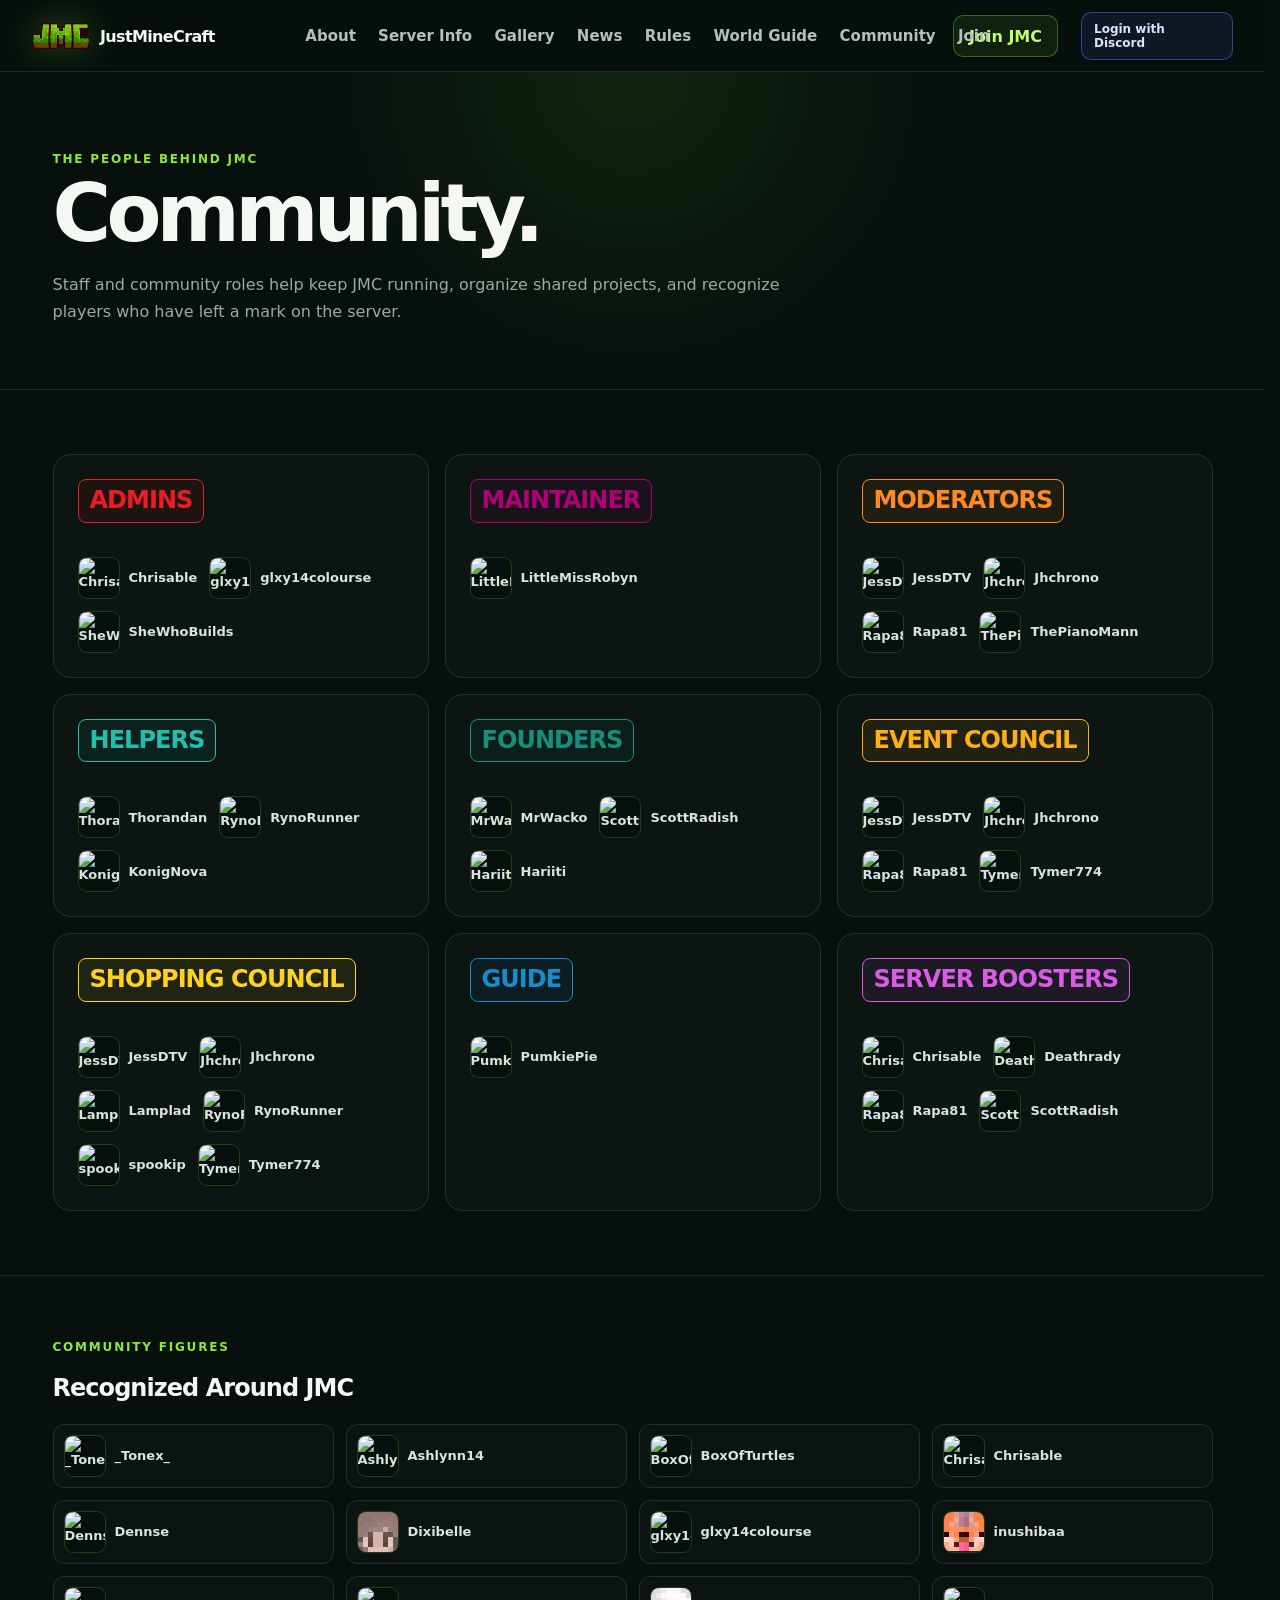
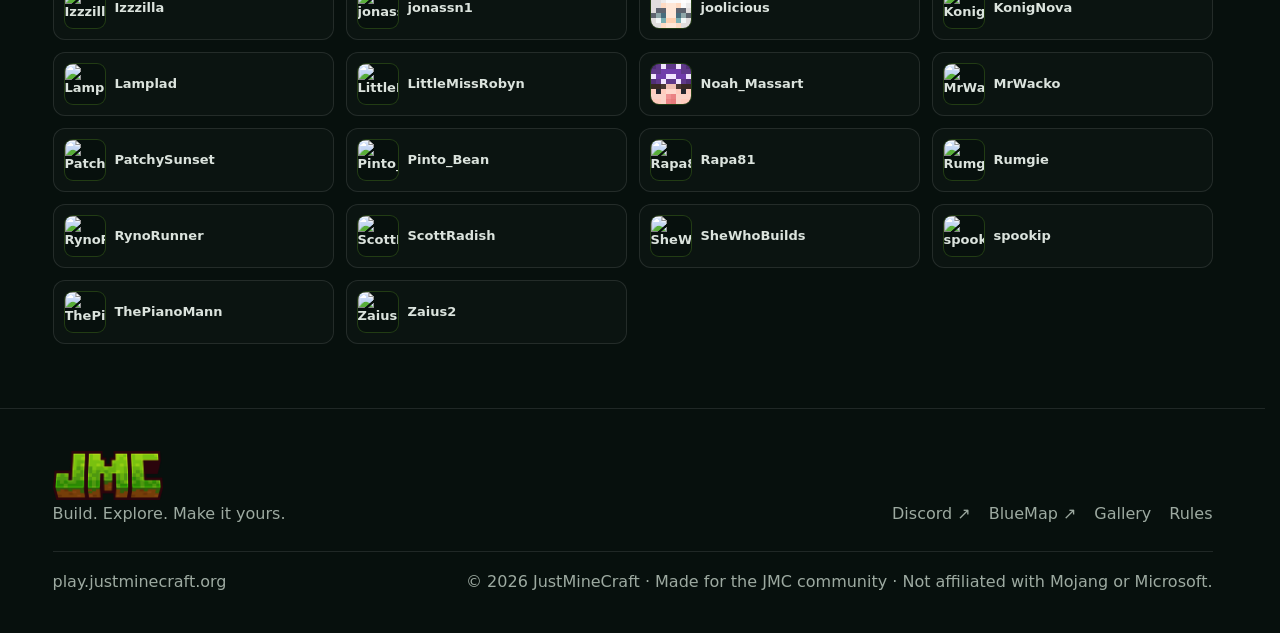
==== commit cc135bd6: "Apply consistent scrollbar layout across JMC pages" ====
--- a/community/index.html
+++ b/community/index.html
@@ -4,7 +4,7 @@
 .card>.badge{font-weight:900}
 </style><style id="community-role-title-style">
 .card>.role-title{display:inline-block;margin:0 0 18px!important;padding:7px 11px!important;border:1px solid currentColor!important;border-radius:8px!important;background:color-mix(in srgb,currentColor 8%,transparent)!important;font-size:24px!important;line-height:1.15!important;font-weight:900!important;letter-spacing:-.04em!important}
-</style><link rel="stylesheet" href="/assets/jmc-footer.css?v=1"><link rel="stylesheet" href="/assets/jmc-site-ui.css?v=3"><link rel="stylesheet" href="/assets/jmc-page-transitions.css?v=4"><link rel="stylesheet" href="/assets/jmc-polish.css?v=1"></head><body><header class="nav"><div class="container nav-inner"><a class="brand" href="/"><span class="brand-mark"><img src="/assets/logo.png" alt="JMC"></span><span>JustMineCraft</span></a><nav class="nav-links"><a href="/#about">About</a><a href="/#info">Server Info</a><a href="/gallery/">Gallery</a><a href="/news/">News</a><a href="/rules/">Rules</a><a href="/world/">World Guide</a><a href="/community/">Community</a><a class="staff-nav-link" href="/staff/" hidden>Staff</a><a class="join-nav-link" href="/#join">Join</a></nav><button class="mobile-menu-btn" id="mobileMenuBtn" aria-label="Open navigation" aria-expanded="false">☰</button><div class="jmc-auth" id="jmcAuth"><a class="jmc-login" href="https://auth.justminecraft.org/login">Login with Discord</a><button class="jmc-user-btn" id="jmcUserBtn" type="button" aria-expanded="false"><img id="jmcUserAvatar" alt=""><span id="jmcUserName">Account</span></button><div class="jmc-account-menu" id="jmcAccountMenu"><div class="jmc-account-head"><img id="jmcMenuAvatar" alt=""><div><strong id="jmcMenuName">Discord User</strong><span id="jmcMenuUsername"></span></div></div><div class="jmc-account-roles" id="jmcAccountRoles"></div><a href="/#support">Vote for JMC</a><a href="http://play.justminecraft.org:8100/" target="_blank" rel="noopener">Open BlueMap ↗</a><a class="logout" href="https://auth.justminecraft.org/logout">Log Out</a></div></div><a class="nav-cta" id="jmcJoinCta" href="https://discord.gg/SxK7QYqeD7" target="_blank" rel="noopener">Join JMC</a></div></header><div class="mobile-drawer" id="mobileDrawer"><a href="/#about">About</a><a href="/#info">Server Info</a><a href="/gallery/">Gallery</a><a href="/news/">News</a><a href="/rules/">Rules</a><a href="/world/">World Guide</a><a href="/community/">Community</a><a class="staff-nav-link" href="/staff/" hidden>Staff</a><a class="join-nav-link" href="/#join">Join</a></div><main><section class="hero"><div class="container"><div class="kicker">The People Behind JMC</div><h1>Community.</h1><p class="lead">Staff and community roles help keep JMC running, organize shared projects, and recognize players who have left a mark on the server.</p></div></section><section class="section"><div class="container grid"><article class="card"><h2 class="role-title" style="color:#ed1c24;border-color:#ed1c2466;background:#ed1c2418">ADMINS</h2><div class="community-people"><div class="community-person" data-player="Chrisable"><img src="https://mc-heads.net/avatar/Chrisable/48" alt="Chrisable" loading="lazy" decoding="async"><span>Chrisable</span></div><div class="community-person" data-player="glxy14colourse"><img src="https://mc-heads.net/avatar/glxy14colourse/48" alt="glxy14colourse" loading="lazy" decoding="async"><span>glxy14colourse</span></div><div class="community-person" data-player="SheWhoBuilds"><img src="https://mc-heads.net/avatar/SheWhoBuilds/48" alt="SheWhoBuilds" loading="lazy" decoding="async"><span>SheWhoBuilds</span></div></div></article><article class="card"><h2 class="role-title" style="color:#b00078;border-color:#b0007866;background:#b0007818">MAINTAINER</h2><div class="community-people"><div class="community-person" data-player="LittleMissRobyn"><img src="https://mc-heads.net/avatar/LittleMissRobyn/48" alt="LittleMissRobyn" loading="lazy" decoding="async"><span>LittleMissRobyn</span></div></div></article><article class="card"><h2 class="role-title" style="color:#ff8a1f;border-color:#ff8a1f66;background:#ff8a1f18">MODERATORS</h2><div class="community-people"><div class="community-person" data-player="JessDTV"><img src="https://mc-heads.net/avatar/JessDTV/48" alt="JessDTV" loading="lazy" decoding="async"><span>JessDTV</span></div><div class="community-person" data-player="Jhchrono"><img src="https://mc-heads.net/avatar/Jhchrono/48" alt="Jhchrono" loading="lazy" decoding="async"><span>Jhchrono</span></div><div class="community-person" data-player="Rapa81"><img src="https://mc-heads.net/avatar/Rapa81/48" alt="Rapa81" loading="lazy" decoding="async"><span>Rapa81</span></div><div class="community-person" data-player="ThePianoMann"><img src="https://mc-heads.net/avatar/ThePianoMann/48" alt="ThePianoMann" loading="lazy" decoding="async"><span>ThePianoMann</span></div></div></article><article class="card"><h2 class="role-title" style="color:#20bfae;border-color:#20bfae66;background:#20bfae18">HELPERS</h2><div class="community-people"><div class="community-person" data-player="Thorandan"><img src="https://crafatar.com/avatars/49a0f5769c46456081d5cc1e6599f47c?size=48&overlay" alt="Thorandan" loading="lazy" decoding="async"><span>Thorandan</span></div><div class="community-person" data-player="RynoRunner"><img src="https://mc-heads.net/avatar/RynoRunner/48" alt="RynoRunner" loading="lazy" decoding="async"><span>RynoRunner</span></div><div class="community-person" data-player="KonigNova"><img src="https://mc-heads.net/avatar/KonigNova/48" alt="KonigNova" loading="lazy" decoding="async"><span>KonigNova</span></div></div></article><article class="card"><h2 class="role-title" style="color:#168f7c;border-color:#168f7c66;background:#168f7c18">FOUNDERS</h2><div class="community-people"><div class="community-person" data-player="MrWacko"><img src="https://mc-heads.net/avatar/MrWacko/48" alt="MrWacko" loading="lazy" decoding="async"><span>MrWacko</span></div><div class="community-person" data-player="ScottRadish"><img src="https://mc-heads.net/avatar/ScottRadish/48" alt="ScottRadish" loading="lazy" decoding="async"><span>ScottRadish</span></div><div class="community-person" data-player="Hariiti"><img src="https://mc-heads.net/avatar/Hariiti/48" alt="Hariiti" loading="lazy" decoding="async"><span>Hariiti</span></div></div></article><article class="card"><h2 class="role-title" style="color:#ffae16;border-color:#ffae1666;background:#ffae1618">EVENT COUNCIL</h2><div class="community-people"><div class="community-person" data-player="JessDTV"><img src="https://mc-heads.net/avatar/JessDTV/48" alt="JessDTV" loading="lazy" decoding="async"><span>JessDTV</span></div><div class="community-person" data-player="Jhchrono"><img src="https://mc-heads.net/avatar/Jhchrono/48" alt="Jhchrono" loading="lazy" decoding="async"><span>Jhchrono</span></div><div class="community-person" data-player="Rapa81"><img src="https://mc-heads.net/avatar/Rapa81/48" alt="Rapa81" loading="lazy" decoding="async"><span>Rapa81</span></div><div class="community-person" data-player="Tymer774"><img src="https://mc-heads.net/avatar/Tymer774/48" alt="Tymer774" loading="lazy" decoding="async"><span>Tymer774</span></div></div></article><article class="card"><h2 class="role-title" style="color:#ffd21c;border-color:#ffd21c66;background:#ffd21c18">SHOPPING COUNCIL</h2><div class="community-people"><div class="community-person" data-player="JessDTV"><img src="https://mc-heads.net/avatar/JessDTV/48" alt="JessDTV" loading="lazy" decoding="async"><span>JessDTV</span></div><div class="community-person" data-player="Jhchrono"><img src="https://mc-heads.net/avatar/Jhchrono/48" alt="Jhchrono" loading="lazy" decoding="async"><span>Jhchrono</span></div><div class="community-person" data-player="Lamplad"><img src="https://mc-heads.net/avatar/Lamplad/48" alt="Lamplad" loading="lazy" decoding="async"><span>Lamplad</span></div><div class="community-person" data-player="RynoRunner"><img src="https://mc-heads.net/avatar/RynoRunner/48" alt="RynoRunner" loading="lazy" decoding="async"><span>RynoRunner</span></div><div class="community-person" data-player="spookip"><img src="https://mc-heads.net/avatar/spookip/48" alt="spookip" loading="lazy" decoding="async"><span>spookip</span></div><div class="community-person" data-player="Tymer774"><img src="https://mc-heads.net/avatar/Tymer774/48" alt="Tymer774" loading="lazy" decoding="async"><span>Tymer774</span></div></div></article><article class="card"><h2 class="role-title" style="color:#168dcc;border-color:#168dcc66;background:#168dcc18">GUIDE</h2><div class="community-people"><div class="community-person" data-player="PumkiePie"><img src="https://mc-heads.net/avatar/PumkiePie/48" alt="PumkiePie" loading="lazy" decoding="async"><span>PumkiePie</span></div></div></article><article class="card"><h2 class="role-title" style="color:#d95ce5;border-color:#d95ce566;background:#d95ce518">SERVER BOOSTERS</h2><div class="community-people"><div class="community-person" data-player="Chrisable"><img src="https://mc-heads.net/avatar/Chrisable/48" alt="Chrisable" loading="lazy" decoding="async"><span>Chrisable</span></div><div class="community-person" data-player="Deathrady"><img src="https://mc-heads.net/avatar/Deathrady/48" alt="Deathrady" loading="lazy" decoding="async"><span>Deathrady</span></div><div class="community-person" data-player="Rapa81"><img src="https://mc-heads.net/avatar/Rapa81/48" alt="Rapa81" loading="lazy" decoding="async"><span>Rapa81</span></div><div class="community-person" data-player="ScottRadish"><img src="https://mc-heads.net/avatar/ScottRadish/48" alt="ScottRadish" loading="lazy" decoding="async"><span>ScottRadish</span></div></div></article></div></section><section class="section"><div class="container"><div class="kicker">Community Figures</div><h2>Recognized Around JMC</h2><div class="community-figures"><div class="community-person" data-player="_Tonex_"><img src="https://mc-heads.net/avatar/_Tonex_/48" alt="_Tonex_" loading="lazy" decoding="async"><span>_Tonex_</span></div><div class="community-person" data-player="Ashlynn14"><img src="https://mc-heads.net/avatar/Ashlynn14/48" alt="Ashlynn14" loading="lazy" decoding="async"><span>Ashlynn14</span></div><div class="community-person" data-player="BoxOfTurtles"><img src="https://mc-heads.net/avatar/BoxOfTurtles/48" alt="BoxOfTurtles" loading="lazy" decoding="async"><span>BoxOfTurtles</span></div><div class="community-person" data-player="Chrisable"><img src="https://mc-heads.net/avatar/Chrisable/48" alt="Chrisable" loading="lazy" decoding="async"><span>Chrisable</span></div><div class="community-person" data-player="Dennse"><img src="https://mc-heads.net/avatar/Dennse/48" alt="Dennse" loading="lazy" decoding="async"><span>Dennse</span></div><div class="community-person" data-player="Dixibelle"><img src="[data-uri]" alt="Dixibelle" loading="lazy" decoding="async"><span>Dixibelle</span></div><div class="community-person" data-player="glxy14colourse"><img src="https://mc-heads.net/avatar/glxy14colourse/48" alt="glxy14colourse" loading="lazy" decoding="async"><span>glxy14colourse</span></div><div class="community-person" data-player="inushibaa"><img src="[data-uri]" alt="inushibaa" loading="lazy" decoding="async"><span>inushibaa</span></div><div class="community-person" data-player="Izzzilla"><img src="https://mc-heads.net/avatar/Izzzilla/48" alt="Izzzilla" loading="lazy" decoding="async"><span>Izzzilla</span></div><div class="community-person" data-player="jonassn1"><img src="https://mc-heads.net/avatar/jonassn1/48" alt="jonassn1" loading="lazy" decoding="async"><span>jonassn1</span></div><div class="community-person" data-player="joolicious"><img src="[data-uri]" alt="joolicious" loading="lazy" decoding="async"><span>joolicious</span></div><div class="community-person" data-player="KonigNova"><img src="https://mc-heads.net/avatar/KonigNova/48" alt="KonigNova" loading="lazy" decoding="async"><span>KonigNova</span></div><div class="community-person" data-player="Lamplad"><img src="https://mc-heads.net/avatar/Lamplad/48" alt="Lamplad" loading="lazy" decoding="async"><span>Lamplad</span></div><div class="community-person" data-player="LittleMissRobyn"><img src="https://mc-heads.net/avatar/LittleMissRobyn/48" alt="LittleMissRobyn" loading="lazy" decoding="async"><span>LittleMissRobyn</span></div><div class="community-person" data-player="Noah_Massart"><img src="[data-uri]" alt="Noah_Massart" loading="lazy" decoding="async"><span>Noah_Massart</span></div><div class="community-person" data-player="MrWacko"><img src="https://mc-heads.net/avatar/MrWacko/48" alt="MrWacko" loading="lazy" decoding="async"><span>MrWacko</span></div><div class="community-person" data-player="PatchySunset"><img src="https://mc-heads.net/avatar/PatchySunset/48" alt="PatchySunset" loading="lazy" decoding="async"><span>PatchySunset</span></div><div class="community-person" data-player="Pinto_Bean"><img src="https://mc-heads.net/avatar/Pinto_Bean/48" alt="Pinto_Bean" loading="lazy" decoding="async"><span>Pinto_Bean</span></div><div class="community-person" data-player="Rapa81"><img src="https://mc-heads.net/avatar/Rapa81/48" alt="Rapa81" loading="lazy" decoding="async"><span>Rapa81</span></div><div class="community-person" data-player="Rumgie"><img src="https://mc-heads.net/avatar/Rumgie/48" alt="Rumgie" loading="lazy" decoding="async"><span>Rumgie</span></div><div class="community-person" data-player="RynoRunner"><img src="https://mc-heads.net/avatar/RynoRunner/48" alt="RynoRunner" loading="lazy" decoding="async"><span>RynoRunner</span></div><div class="community-person" data-player="ScottRadish"><img src="https://mc-heads.net/avatar/ScottRadish/48" alt="ScottRadish" loading="lazy" decoding="async"><span>ScottRadish</span></div><div class="community-person" data-player="SheWhoBuilds"><img src="https://mc-heads.net/avatar/SheWhoBuilds/48" alt="SheWhoBuilds" loading="lazy" decoding="async"><span>SheWhoBuilds</span></div><div class="community-person" data-player="spookip"><img src="https://mc-heads.net/avatar/spookip/48" alt="spookip" loading="lazy" decoding="async"><span>spookip</span></div><div class="community-person" data-player="ThePianoMann"><img src="https://mc-heads.net/avatar/ThePianoMann/48" alt="ThePianoMann" loading="lazy" decoding="async"><span>ThePianoMann</span></div><div class="community-person" data-player="Zaius2"><img src="https://mc-heads.net/avatar/Zaius2/48" alt="Zaius2" loading="lazy" decoding="async"><span>Zaius2</span></div></div></div></section></main><footer class="footer"><div class="container">
+</style><link rel="stylesheet" href="/assets/jmc-footer.css?v=1"><link rel="stylesheet" href="/assets/jmc-site-ui.css?v=3"><link rel="stylesheet" href="/assets/jmc-page-transitions.css?v=4"><link rel="stylesheet" href="/assets/jmc-polish.css?v=2"></head><body><header class="nav"><div class="container nav-inner"><a class="brand" href="/"><span class="brand-mark"><img src="/assets/logo.png" alt="JMC"></span><span>JustMineCraft</span></a><nav class="nav-links"><a href="/#about">About</a><a href="/#info">Server Info</a><a href="/gallery/">Gallery</a><a href="/news/">News</a><a href="/rules/">Rules</a><a href="/world/">World Guide</a><a href="/community/">Community</a><a class="staff-nav-link" href="/staff/" hidden>Staff</a><a class="join-nav-link" href="/#join">Join</a></nav><button class="mobile-menu-btn" id="mobileMenuBtn" aria-label="Open navigation" aria-expanded="false">☰</button><div class="jmc-auth" id="jmcAuth"><a class="jmc-login" href="https://auth.justminecraft.org/login">Login with Discord</a><button class="jmc-user-btn" id="jmcUserBtn" type="button" aria-expanded="false"><img id="jmcUserAvatar" alt=""><span id="jmcUserName">Account</span></button><div class="jmc-account-menu" id="jmcAccountMenu"><div class="jmc-account-head"><img id="jmcMenuAvatar" alt=""><div><strong id="jmcMenuName">Discord User</strong><span id="jmcMenuUsername"></span></div></div><div class="jmc-account-roles" id="jmcAccountRoles"></div><a href="/#support">Vote for JMC</a><a href="http://play.justminecraft.org:8100/" target="_blank" rel="noopener">Open BlueMap ↗</a><a class="logout" href="https://auth.justminecraft.org/logout">Log Out</a></div></div><a class="nav-cta" id="jmcJoinCta" href="https://discord.gg/SxK7QYqeD7" target="_blank" rel="noopener">Join JMC</a></div></header><div class="mobile-drawer" id="mobileDrawer"><a href="/#about">About</a><a href="/#info">Server Info</a><a href="/gallery/">Gallery</a><a href="/news/">News</a><a href="/rules/">Rules</a><a href="/world/">World Guide</a><a href="/community/">Community</a><a class="staff-nav-link" href="/staff/" hidden>Staff</a><a class="join-nav-link" href="/#join">Join</a></div><main><section class="hero"><div class="container"><div class="kicker">The People Behind JMC</div><h1>Community.</h1><p class="lead">Staff and community roles help keep JMC running, organize shared projects, and recognize players who have left a mark on the server.</p></div></section><section class="section"><div class="container grid"><article class="card"><h2 class="role-title" style="color:#ed1c24;border-color:#ed1c2466;background:#ed1c2418">ADMINS</h2><div class="community-people"><div class="community-person" data-player="Chrisable"><img src="https://mc-heads.net/avatar/Chrisable/48" alt="Chrisable" loading="lazy" decoding="async"><span>Chrisable</span></div><div class="community-person" data-player="glxy14colourse"><img src="https://mc-heads.net/avatar/glxy14colourse/48" alt="glxy14colourse" loading="lazy" decoding="async"><span>glxy14colourse</span></div><div class="community-person" data-player="SheWhoBuilds"><img src="https://mc-heads.net/avatar/SheWhoBuilds/48" alt="SheWhoBuilds" loading="lazy" decoding="async"><span>SheWhoBuilds</span></div></div></article><article class="card"><h2 class="role-title" style="color:#b00078;border-color:#b0007866;background:#b0007818">MAINTAINER</h2><div class="community-people"><div class="community-person" data-player="LittleMissRobyn"><img src="https://mc-heads.net/avatar/LittleMissRobyn/48" alt="LittleMissRobyn" loading="lazy" decoding="async"><span>LittleMissRobyn</span></div></div></article><article class="card"><h2 class="role-title" style="color:#ff8a1f;border-color:#ff8a1f66;background:#ff8a1f18">MODERATORS</h2><div class="community-people"><div class="community-person" data-player="JessDTV"><img src="https://mc-heads.net/avatar/JessDTV/48" alt="JessDTV" loading="lazy" decoding="async"><span>JessDTV</span></div><div class="community-person" data-player="Jhchrono"><img src="https://mc-heads.net/avatar/Jhchrono/48" alt="Jhchrono" loading="lazy" decoding="async"><span>Jhchrono</span></div><div class="community-person" data-player="Rapa81"><img src="https://mc-heads.net/avatar/Rapa81/48" alt="Rapa81" loading="lazy" decoding="async"><span>Rapa81</span></div><div class="community-person" data-player="ThePianoMann"><img src="https://mc-heads.net/avatar/ThePianoMann/48" alt="ThePianoMann" loading="lazy" decoding="async"><span>ThePianoMann</span></div></div></article><article class="card"><h2 class="role-title" style="color:#20bfae;border-color:#20bfae66;background:#20bfae18">HELPERS</h2><div class="community-people"><div class="community-person" data-player="Thorandan"><img src="https://crafatar.com/avatars/49a0f5769c46456081d5cc1e6599f47c?size=48&overlay" alt="Thorandan" loading="lazy" decoding="async"><span>Thorandan</span></div><div class="community-person" data-player="RynoRunner"><img src="https://mc-heads.net/avatar/RynoRunner/48" alt="RynoRunner" loading="lazy" decoding="async"><span>RynoRunner</span></div><div class="community-person" data-player="KonigNova"><img src="https://mc-heads.net/avatar/KonigNova/48" alt="KonigNova" loading="lazy" decoding="async"><span>KonigNova</span></div></div></article><article class="card"><h2 class="role-title" style="color:#168f7c;border-color:#168f7c66;background:#168f7c18">FOUNDERS</h2><div class="community-people"><div class="community-person" data-player="MrWacko"><img src="https://mc-heads.net/avatar/MrWacko/48" alt="MrWacko" loading="lazy" decoding="async"><span>MrWacko</span></div><div class="community-person" data-player="ScottRadish"><img src="https://mc-heads.net/avatar/ScottRadish/48" alt="ScottRadish" loading="lazy" decoding="async"><span>ScottRadish</span></div><div class="community-person" data-player="Hariiti"><img src="https://mc-heads.net/avatar/Hariiti/48" alt="Hariiti" loading="lazy" decoding="async"><span>Hariiti</span></div></div></article><article class="card"><h2 class="role-title" style="color:#ffae16;border-color:#ffae1666;background:#ffae1618">EVENT COUNCIL</h2><div class="community-people"><div class="community-person" data-player="JessDTV"><img src="https://mc-heads.net/avatar/JessDTV/48" alt="JessDTV" loading="lazy" decoding="async"><span>JessDTV</span></div><div class="community-person" data-player="Jhchrono"><img src="https://mc-heads.net/avatar/Jhchrono/48" alt="Jhchrono" loading="lazy" decoding="async"><span>Jhchrono</span></div><div class="community-person" data-player="Rapa81"><img src="https://mc-heads.net/avatar/Rapa81/48" alt="Rapa81" loading="lazy" decoding="async"><span>Rapa81</span></div><div class="community-person" data-player="Tymer774"><img src="https://mc-heads.net/avatar/Tymer774/48" alt="Tymer774" loading="lazy" decoding="async"><span>Tymer774</span></div></div></article><article class="card"><h2 class="role-title" style="color:#ffd21c;border-color:#ffd21c66;background:#ffd21c18">SHOPPING COUNCIL</h2><div class="community-people"><div class="community-person" data-player="JessDTV"><img src="https://mc-heads.net/avatar/JessDTV/48" alt="JessDTV" loading="lazy" decoding="async"><span>JessDTV</span></div><div class="community-person" data-player="Jhchrono"><img src="https://mc-heads.net/avatar/Jhchrono/48" alt="Jhchrono" loading="lazy" decoding="async"><span>Jhchrono</span></div><div class="community-person" data-player="Lamplad"><img src="https://mc-heads.net/avatar/Lamplad/48" alt="Lamplad" loading="lazy" decoding="async"><span>Lamplad</span></div><div class="community-person" data-player="RynoRunner"><img src="https://mc-heads.net/avatar/RynoRunner/48" alt="RynoRunner" loading="lazy" decoding="async"><span>RynoRunner</span></div><div class="community-person" data-player="spookip"><img src="https://mc-heads.net/avatar/spookip/48" alt="spookip" loading="lazy" decoding="async"><span>spookip</span></div><div class="community-person" data-player="Tymer774"><img src="https://mc-heads.net/avatar/Tymer774/48" alt="Tymer774" loading="lazy" decoding="async"><span>Tymer774</span></div></div></article><article class="card"><h2 class="role-title" style="color:#168dcc;border-color:#168dcc66;background:#168dcc18">GUIDE</h2><div class="community-people"><div class="community-person" data-player="PumkiePie"><img src="https://mc-heads.net/avatar/PumkiePie/48" alt="PumkiePie" loading="lazy" decoding="async"><span>PumkiePie</span></div></div></article><article class="card"><h2 class="role-title" style="color:#d95ce5;border-color:#d95ce566;background:#d95ce518">SERVER BOOSTERS</h2><div class="community-people"><div class="community-person" data-player="Chrisable"><img src="https://mc-heads.net/avatar/Chrisable/48" alt="Chrisable" loading="lazy" decoding="async"><span>Chrisable</span></div><div class="community-person" data-player="Deathrady"><img src="https://mc-heads.net/avatar/Deathrady/48" alt="Deathrady" loading="lazy" decoding="async"><span>Deathrady</span></div><div class="community-person" data-player="Rapa81"><img src="https://mc-heads.net/avatar/Rapa81/48" alt="Rapa81" loading="lazy" decoding="async"><span>Rapa81</span></div><div class="community-person" data-player="ScottRadish"><img src="https://mc-heads.net/avatar/ScottRadish/48" alt="ScottRadish" loading="lazy" decoding="async"><span>ScottRadish</span></div></div></article></div></section><section class="section"><div class="container"><div class="kicker">Community Figures</div><h2>Recognized Around JMC</h2><div class="community-figures"><div class="community-person" data-player="_Tonex_"><img src="https://mc-heads.net/avatar/_Tonex_/48" alt="_Tonex_" loading="lazy" decoding="async"><span>_Tonex_</span></div><div class="community-person" data-player="Ashlynn14"><img src="https://mc-heads.net/avatar/Ashlynn14/48" alt="Ashlynn14" loading="lazy" decoding="async"><span>Ashlynn14</span></div><div class="community-person" data-player="BoxOfTurtles"><img src="https://mc-heads.net/avatar/BoxOfTurtles/48" alt="BoxOfTurtles" loading="lazy" decoding="async"><span>BoxOfTurtles</span></div><div class="community-person" data-player="Chrisable"><img src="https://mc-heads.net/avatar/Chrisable/48" alt="Chrisable" loading="lazy" decoding="async"><span>Chrisable</span></div><div class="community-person" data-player="Dennse"><img src="https://mc-heads.net/avatar/Dennse/48" alt="Dennse" loading="lazy" decoding="async"><span>Dennse</span></div><div class="community-person" data-player="Dixibelle"><img src="[data-uri]" alt="Dixibelle" loading="lazy" decoding="async"><span>Dixibelle</span></div><div class="community-person" data-player="glxy14colourse"><img src="https://mc-heads.net/avatar/glxy14colourse/48" alt="glxy14colourse" loading="lazy" decoding="async"><span>glxy14colourse</span></div><div class="community-person" data-player="inushibaa"><img src="[data-uri]" alt="inushibaa" loading="lazy" decoding="async"><span>inushibaa</span></div><div class="community-person" data-player="Izzzilla"><img src="https://mc-heads.net/avatar/Izzzilla/48" alt="Izzzilla" loading="lazy" decoding="async"><span>Izzzilla</span></div><div class="community-person" data-player="jonassn1"><img src="https://mc-heads.net/avatar/jonassn1/48" alt="jonassn1" loading="lazy" decoding="async"><span>jonassn1</span></div><div class="community-person" data-player="joolicious"><img src="[data-uri]" alt="joolicious" loading="lazy" decoding="async"><span>joolicious</span></div><div class="community-person" data-player="KonigNova"><img src="https://mc-heads.net/avatar/KonigNova/48" alt="KonigNova" loading="lazy" decoding="async"><span>KonigNova</span></div><div class="community-person" data-player="Lamplad"><img src="https://mc-heads.net/avatar/Lamplad/48" alt="Lamplad" loading="lazy" decoding="async"><span>Lamplad</span></div><div class="community-person" data-player="LittleMissRobyn"><img src="https://mc-heads.net/avatar/LittleMissRobyn/48" alt="LittleMissRobyn" loading="lazy" decoding="async"><span>LittleMissRobyn</span></div><div class="community-person" data-player="Noah_Massart"><img src="[data-uri]" alt="Noah_Massart" loading="lazy" decoding="async"><span>Noah_Massart</span></div><div class="community-person" data-player="MrWacko"><img src="https://mc-heads.net/avatar/MrWacko/48" alt="MrWacko" loading="lazy" decoding="async"><span>MrWacko</span></div><div class="community-person" data-player="PatchySunset"><img src="https://mc-heads.net/avatar/PatchySunset/48" alt="PatchySunset" loading="lazy" decoding="async"><span>PatchySunset</span></div><div class="community-person" data-player="Pinto_Bean"><img src="https://mc-heads.net/avatar/Pinto_Bean/48" alt="Pinto_Bean" loading="lazy" decoding="async"><span>Pinto_Bean</span></div><div class="community-person" data-player="Rapa81"><img src="https://mc-heads.net/avatar/Rapa81/48" alt="Rapa81" loading="lazy" decoding="async"><span>Rapa81</span></div><div class="community-person" data-player="Rumgie"><img src="https://mc-heads.net/avatar/Rumgie/48" alt="Rumgie" loading="lazy" decoding="async"><span>Rumgie</span></div><div class="community-person" data-player="RynoRunner"><img src="https://mc-heads.net/avatar/RynoRunner/48" alt="RynoRunner" loading="lazy" decoding="async"><span>RynoRunner</span></div><div class="community-person" data-player="ScottRadish"><img src="https://mc-heads.net/avatar/ScottRadish/48" alt="ScottRadish" loading="lazy" decoding="async"><span>ScottRadish</span></div><div class="community-person" data-player="SheWhoBuilds"><img src="https://mc-heads.net/avatar/SheWhoBuilds/48" alt="SheWhoBuilds" loading="lazy" decoding="async"><span>SheWhoBuilds</span></div><div class="community-person" data-player="spookip"><img src="https://mc-heads.net/avatar/spookip/48" alt="spookip" loading="lazy" decoding="async"><span>spookip</span></div><div class="community-person" data-player="ThePianoMann"><img src="https://mc-heads.net/avatar/ThePianoMann/48" alt="ThePianoMann" loading="lazy" decoding="async"><span>ThePianoMann</span></div><div class="community-person" data-player="Zaius2"><img src="https://mc-heads.net/avatar/Zaius2/48" alt="Zaius2" loading="lazy" decoding="async"><span>Zaius2</span></div></div></div></section></main><footer class="footer"><div class="container">
   <div class="footer-inner"><div><img src="/assets/logo.png" alt="JMC" style="width:110px;height:auto"><br><span>Build. Explore. Make it yours.</span></div>
   <div class="info-links"><a href="https://discord.gg/SxK7QYqeD7" target="_blank" rel="noopener">Discord ↗</a><a href="http://play.justminecraft.org:8100/" target="_blank" rel="noopener">BlueMap ↗</a><a href="/gallery/">Gallery</a><a href="/rules/">Rules</a></div></div>
   <div style="margin-top:28px;padding-top:20px;border-top:1px solid var(--line);display:flex;justify-content:space-between;gap:20px;flex-wrap:wrap"><span>play.justminecraft.org</span><span>© 2026 JustMineCraft · Made for the JMC community · Not affiliated with Mojang or Microsoft.</span></div>
--- a/assets/jmc-polish.css
+++ b/assets/jmc-polish.css
@@ -30,3 +30,7 @@
 
 /* Keep staff-only navigation hidden until Discord roles are verified. */
 .mobile-drawer .staff-nav-link[hidden], .nav-links .staff-nav-link[hidden] { display: none !important; }
+
+/* Reserve identical viewport width on short and long pages so the shared header never nudges when navigating to News. */
+html { scrollbar-gutter: stable; }
+@supports not (scrollbar-gutter: stable) { html { overflow-y: scroll; } }
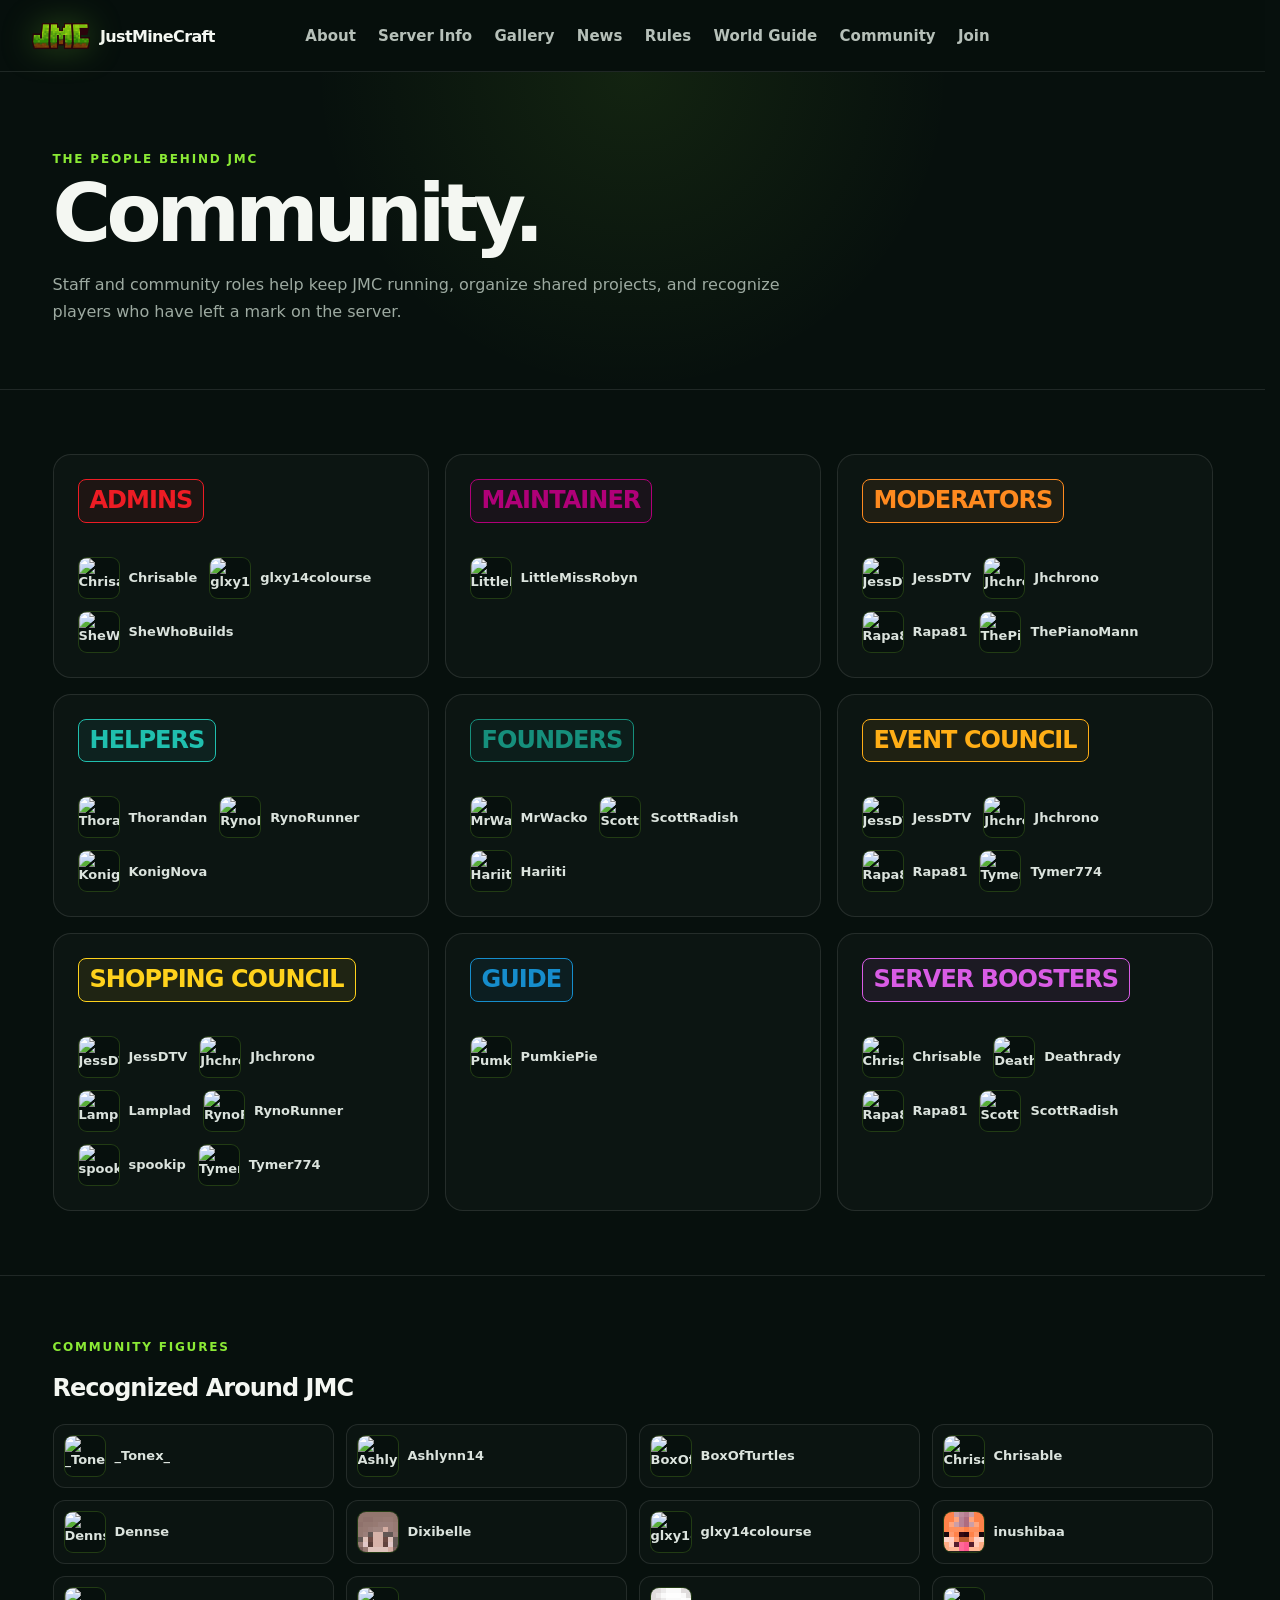
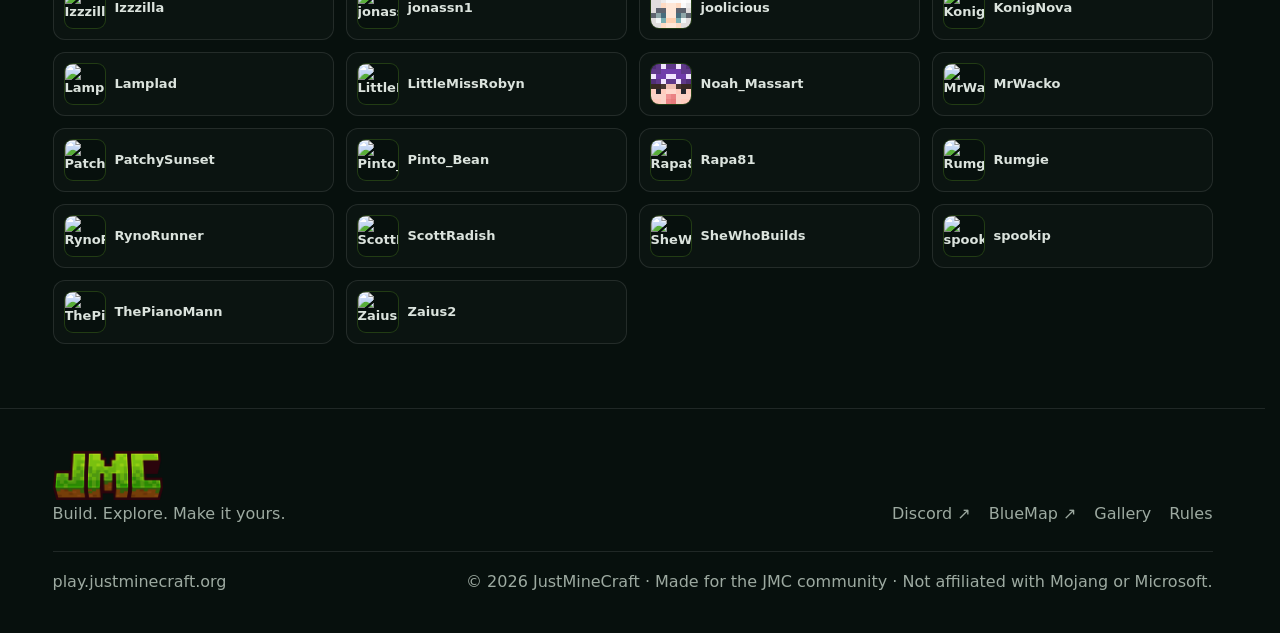
==== commit dc4801f6: "Load resilient Discord account header on JMC pages" ====
--- a/community/index.html
+++ b/community/index.html
@@ -8,4 +8,4 @@
   <div class="footer-inner"><div><img src="/assets/logo.png" alt="JMC" style="width:110px;height:auto"><br><span>Build. Explore. Make it yours.</span></div>
   <div class="info-links"><a href="https://discord.gg/SxK7QYqeD7" target="_blank" rel="noopener">Discord ↗</a><a href="http://play.justminecraft.org:8100/" target="_blank" rel="noopener">BlueMap ↗</a><a href="/gallery/">Gallery</a><a href="/rules/">Rules</a></div></div>
   <div style="margin-top:28px;padding-top:20px;border-top:1px solid var(--line);display:flex;justify-content:space-between;gap:20px;flex-wrap:wrap"><span>play.justminecraft.org</span><span>© 2026 JustMineCraft · Made for the JMC community · Not affiliated with Mojang or Microsoft.</span></div>
-</div></footer><script>const b=document.getElementById('mobileMenuBtn'),d=document.getElementById('mobileDrawer');if(b&&d){b.onclick=()=>{const o=d.classList.toggle('open');b.textContent=o?'×':'☰';b.setAttribute('aria-expanded',o)};d.querySelectorAll('a').forEach(a=>a.onclick=()=>{d.classList.remove('open');b.textContent='☰'})}</script><script id="homepage-header-menu">const hmb=document.getElementById('mobileMenuBtn'),hmd=document.getElementById('mobileDrawer');if(hmb&&hmd){hmb.onclick=()=>{const o=hmd.classList.toggle('open');hmb.setAttribute('aria-expanded',String(o));hmb.textContent=o?'×':'☰'};hmd.querySelectorAll('a').forEach(a=>a.onclick=()=>{hmd.classList.remove('open');hmb.setAttribute('aria-expanded','false');hmb.textContent='☰'})}</script><script src="/assets/jmc-auth.js?v=4"></script><script src="/assets/jmc-presence.js?v=2"></script></body></html>+</div></footer><script>const b=document.getElementById('mobileMenuBtn'),d=document.getElementById('mobileDrawer');if(b&&d){b.onclick=()=>{const o=d.classList.toggle('open');b.textContent=o?'×':'☰';b.setAttribute('aria-expanded',o)};d.querySelectorAll('a').forEach(a=>a.onclick=()=>{d.classList.remove('open');b.textContent='☰'})}</script><script id="homepage-header-menu">const hmb=document.getElementById('mobileMenuBtn'),hmd=document.getElementById('mobileDrawer');if(hmb&&hmd){hmb.onclick=()=>{const o=hmd.classList.toggle('open');hmb.setAttribute('aria-expanded',String(o));hmb.textContent=o?'×':'☰'};hmd.querySelectorAll('a').forEach(a=>a.onclick=()=>{hmd.classList.remove('open');hmb.setAttribute('aria-expanded','false');hmb.textContent='☰'})}</script><script src="/assets/jmc-auth.js?v=5"></script><script src="/assets/jmc-presence.js?v=2"></script></body></html>
